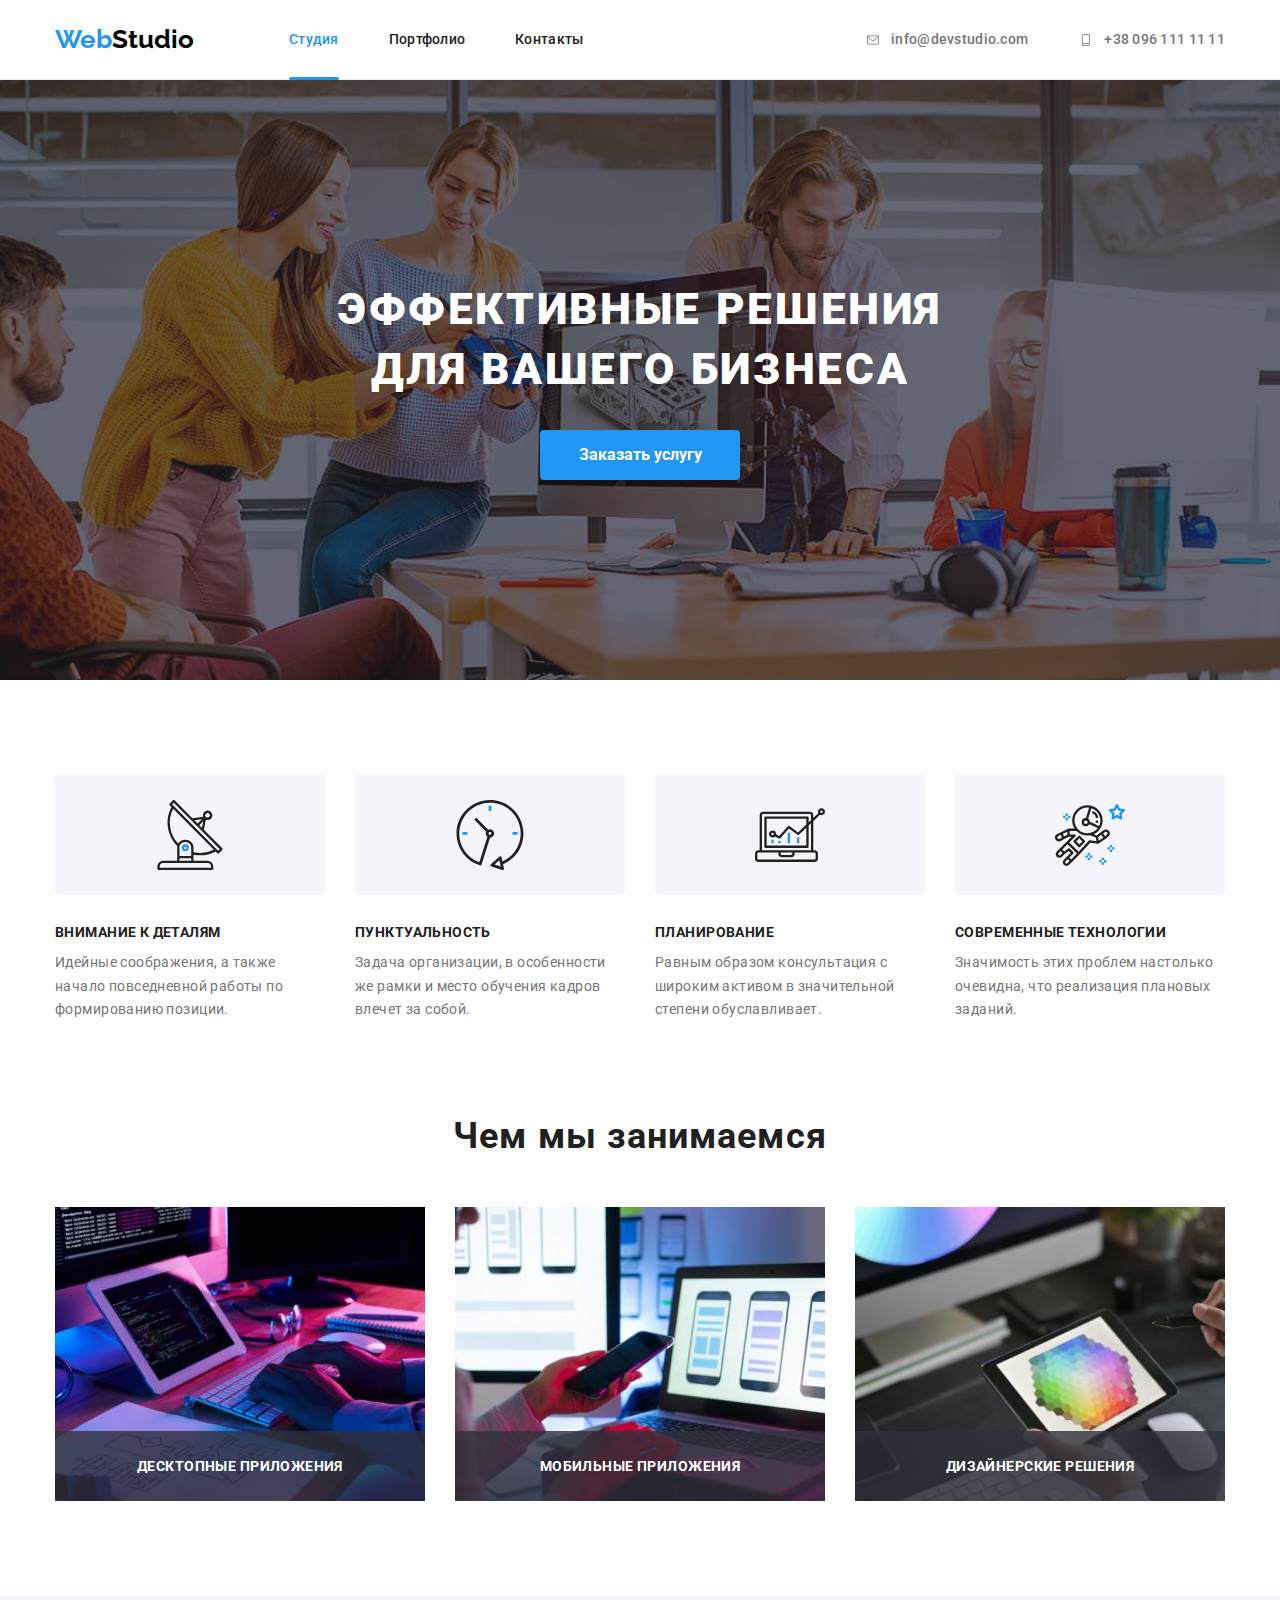
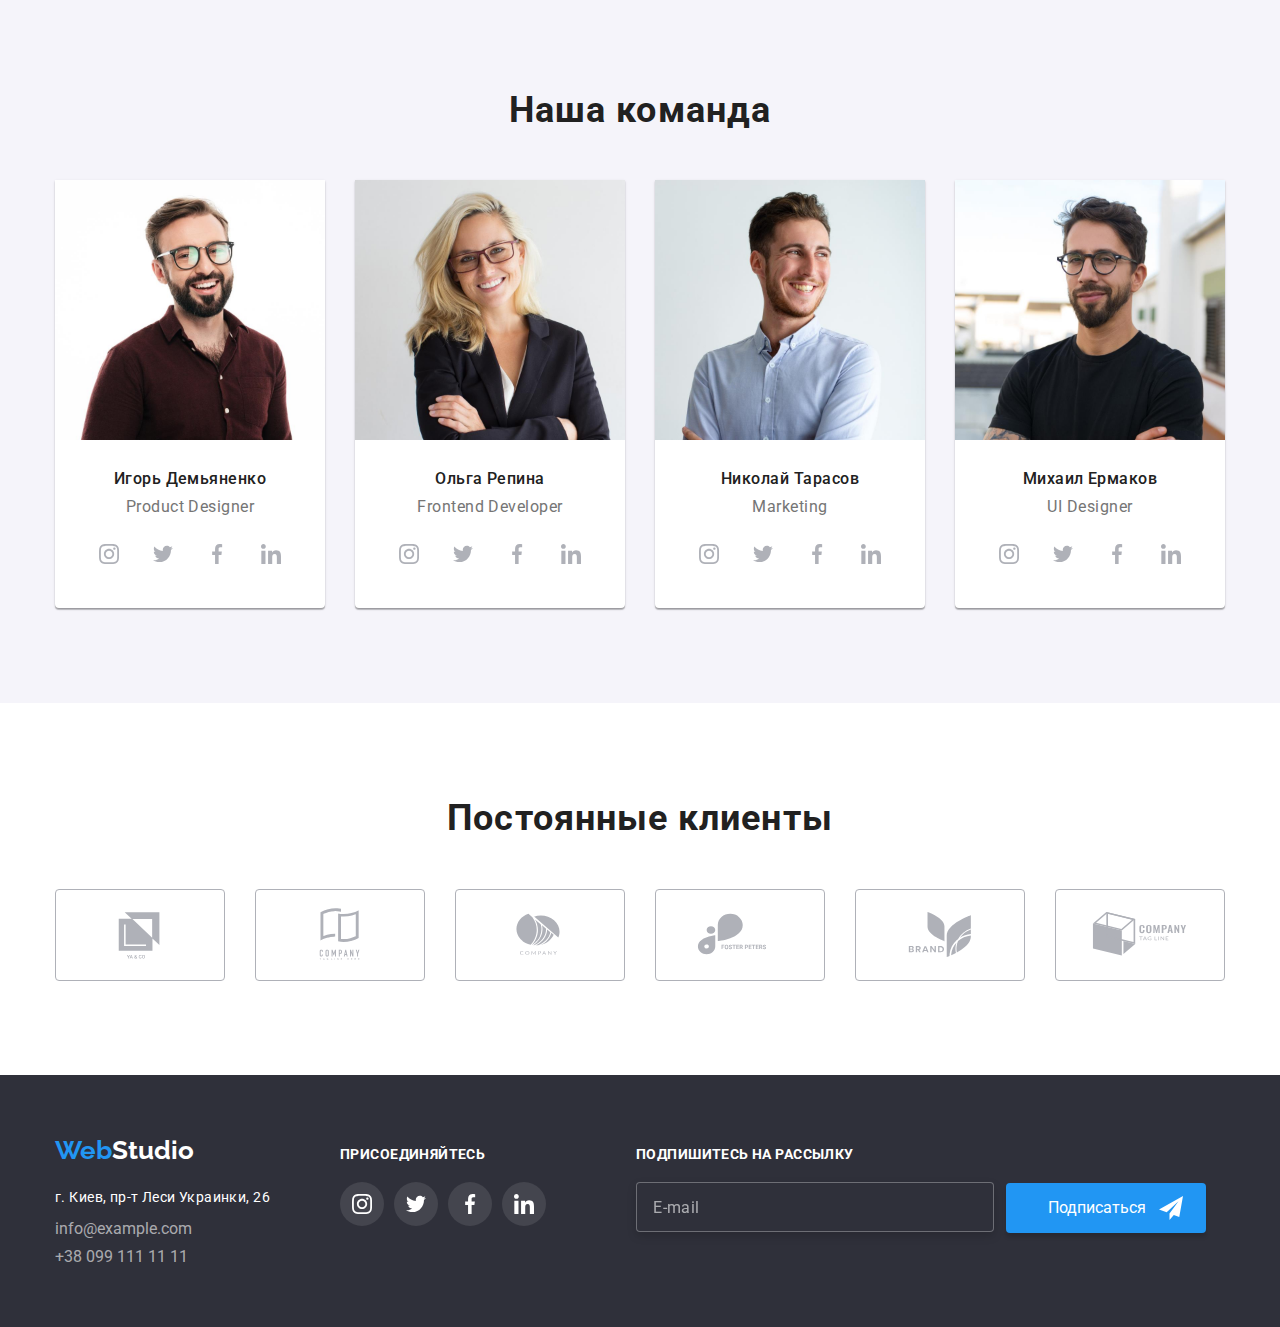
==== index.html @ 35c8221d "змінив навігацію сайту" ====
<!DOCTYPE html>
<html lang="ru">
  <head>
    <meta charset="UTF-8" />
    <meta http-equiv="X-UA-Compatible" content="IE=edge" />
    <meta name="viewport" content="width=device-width, initial-scale=1.0" />
    <title>WebStudio</title>
    <link rel="preconnect" href="https://fonts.googleapis.com" />
    <link rel="preconnect" href="https://fonts.gstatic.com" crossorigin />
    <link
      href="https://fonts.googleapis.com/css2?family=Roboto:wght@400;500;700;900&display=swap"
      rel="stylesheet"
    />
    <link
      href="https://fonts.googleapis.com/css2?family=Montserrat:wght@400;700&family=Raleway:wght@700&display=swap"
      rel="stylesheet"
    />
    <link
      rel="stylesheet"
      href="https://cdnjs.cloudflare.com/ajax/libs/modern-normalize/1.1.0/modern-normalize.min.css"
    />
    <link rel="stylesheet" href="./css/styles.css" />
  </head>
  <body>
    <!-- hEADER -->
    <header class="header">
      <div class="header__help conteiner">
        <nav class="header__main">
          <a href="" class="top-logo top-logo--position">
            Web<span class="logo">Studio</span>
          </a>

          <ul class="navigation">
            <li class="navigation__item navigation__item--position">
              <a href="" class="navigation__link navigation__link--active"
                >Студия
              </a>
            </li>
            <li class="navigation__item navigation__item--position">
              <a href="./portfolio.html" class="navigation__link">Портфолио </a>
            </li>
            <li class="navigation__item navigation__item--position">
              <a href="" class="navigation__link">Контакты</a>
            </li>
          </ul>
        </nav>
        <ul class="contacts">
          <li class="contacts__item contacts__item--position">
            <a href="mailto:info@devstudio.com" class="contacts__link">
              <svg class="contacts__icon contacts__icon--position">
                <use href="images/svg/symbol-defs.svg#icon-envelope"></use>
              </svg>
              info@devstudio.com</a
            >
          </li>
          <li class="contacts__item contacts__item--position">
            <a href="tel:+380961111111" class="contacts__link">
              <svg class="contacts__icon contacts__icon--position">
                <use href="images/svg/symbol-defs.svg#icon-smartphone"></use>
              </svg>
              +38 096 111 11 11</a
            >
          </li>
        </ul>
      </div>
    </header>
    <!-- hero section -->
    <main>
      <section class="hero hero-background">
        <div class="conteiner">
          <h1 class="hero-header">Эффективные решения для вашего бизнеса</h1>
          <button data-modal-open type="button" class="knob">
            Заказать услугу
          </button>
        </div>
      </section>
      <!--benefits  -->

      <section class="benefits">
        <div class="conteiner">
          <h1 class="visually-hidden">секция организации и планирования</h1>
          <ul class="benefits-list">
            <li class="benefits-item antenna">
              <h2 class="benefints-header">Внимание к деталям</h2>
              <p class="benefits-text">
                Идейные соображения, а также начало повседневной работы по
                формированию позиции.
              </p>
            </li>
            <li class="benefits-item clock">
              <h2 class="benefints-header">Пунктуальность</h2>
              <p class="benefits-text">
                Задача организации, в особенности же рамки и место обучения
                кадров влечет за собой.
              </p>
            </li>
            <li class="benefits-item diagram">
              <h2 class="benefints-header">Планирование</h2>
              <p class="benefits-text">
                Равным образом консультация с широким активом в значительной
                степени обуславливает.
              </p>
            </li>
            <li class="benefits-item astronaut">
              <h2 class="benefints-header">Современные технологии</h2>
              <p class="benefits-text">
                Значимость этих проблем настолько очевидна, что реализация
                плановых заданий.
              </p>
            </li>
          </ul>
        </div>
      </section>
      <!-- work section -->
      <section class="work">
        <div class="conteiner">
          <h2 class="work-title">Чем мы занимаемся</h2>
          <ul class="work-list">
            <li class="work-item">
              <img
                src="./images/our-work/box1.jpg"
                alt="Написание верстки"
                width="370"
              />
              <div class="work-model">
                <p class="work-model-text">Десктопные приложения</p>
              </div>
            </li>
            <li class="work-item">
              <img
                src="./images/our-work/box2.jpg"
                alt="Подстройка сайта под телефон
              "
                width="370"
              />
              <div class="work-model">
                <p class="work-model-text">Мобильные приложения</p>
              </div>
            </li>
            <li class="work-item">
              <img
                src="./images/our-work/box3.jpg"
                alt="Проектирование дизайна
              "
                width="370"
              />
              <div class="work-model">
                <p class="work-model-text">Дизайнерские решения</p>
              </div>
            </li>
          </ul>
        </div>
      </section>

      <!-- team section -->
      <section class="team">
        <div class="conteiner">
          <h2 class="team-header">Наша команда</h2>
          <ul class="team-border">
            <li class="team-item">
              <img
                src="./images/our-team/img1.jpg"
                alt="Игорь Демьяненко"
                width="270"
              />

              <div class="team-panel">
                <h3 class="team-member">Игорь Демьяненко</h3>

                <p class="team-role">Product Designer</p>
              </div>

              <ul class="team-lists">
                <li class="team-items">
                  <a href="" class="team-links">
                    <svg class="team-svg">
                      <use
                        href="./images/svg/symbol-defs.svg#icon-instagram"
                      ></use>
                    </svg>
                  </a>
                </li>
                <li class="team-items">
                  <a href="" class="team-links">
                    <svg class="team-svg">
                      <use
                        href="./images/svg/symbol-defs.svg#icon-twitter"
                      ></use>
                    </svg>
                  </a>
                </li>
                <li class="team-items">
                  <a href="" class="team-links">
                    <svg class="team-svg">
                      <use
                        href="./images/svg/symbol-defs.svg#icon-facebook"
                      ></use>
                    </svg>
                  </a>
                </li>
                <li class="team-items">
                  <a href="" class="team-links">
                    <svg class="team-svg">
                      <use
                        href="./images/svg/symbol-defs.svg#icon-linkedin"
                      ></use>
                    </svg>
                  </a>
                </li>
              </ul>
            </li>

            <li class="team-item">
              <img
                src="./images/our-team/img2.jpg"
                alt="Ольга Репина"
                width="270"
              />
              <div class="team-panel">
                <h3 class="team-member">Ольга Репина</h3>

                <p class="team-role">Frontend Developer</p>
              </div>

              <ul class="team-lists">
                <li class="team-items">
                  <a href="" class="team-links">
                    <svg class="team-svg">
                      <use
                        href="./images/svg/symbol-defs.svg#icon-instagram"
                      ></use>
                    </svg>
                  </a>
                </li>
                <li class="team-items">
                  <a href="" class="team-links">
                    <svg class="team-svg">
                      <use
                        href="./images/svg/symbol-defs.svg#icon-twitter"
                      ></use>
                    </svg>
                  </a>
                </li>
                <li class="team-items">
                  <a href="" class="team-links">
                    <svg class="team-svg">
                      <use
                        href="./images/svg/symbol-defs.svg#icon-facebook"
                      ></use>
                    </svg>
                  </a>
                </li>
                <li class="team-items">
                  <a href="" class="team-links">
                    <svg class="team-svg">
                      <use
                        href="./images/svg/symbol-defs.svg#icon-linkedin"
                      ></use>
                    </svg>
                  </a>
                </li>
              </ul>
            </li>

            <li class="team-item">
              <img
                src="./images/our-team/img3.jpg"
                alt="Николай Тарасов"
                width="270"
              />
              <div class="team-panel">
                <h3 class="team-member">Николай Тарасов</h3>

                <p class="team-role">Marketing</p>
              </div>

              <ul class="team-lists">
                <li class="team-items">
                  <a href="" class="team-links">
                    <svg class="team-svg">
                      <use
                        href="./images/svg/symbol-defs.svg#icon-instagram"
                      ></use>
                    </svg>
                  </a>
                </li>
                <li class="team-items">
                  <a href="" class="team-links">
                    <svg class="team-svg">
                      <use
                        href="./images/svg/symbol-defs.svg#icon-twitter"
                      ></use>
                    </svg>
                  </a>
                </li>
                <li class="team-items">
                  <a href="" class="team-links">
                    <svg class="team-svg">
                      <use
                        href="./images/svg/symbol-defs.svg#icon-facebook"
                      ></use>
                    </svg>
                  </a>
                </li>
                <li class="team-items">
                  <a href="" class="team-links">
                    <svg class="team-svg">
                      <use
                        href="./images/svg/symbol-defs.svg#icon-linkedin"
                      ></use>
                    </svg>
                  </a>
                </li>
              </ul>
            </li>
            <li class="team-item">
              <img
                src="./images/our-team/img4.jpg"
                alt="Михаил Ермаков"
                width="270"
              />
              <div class="team-panel">
                <h3 class="team-member">Михаил Ермаков</h3>

                <p class="team-role">UI Designer</p>
              </div>

              <ul class="team-lists">
                <li class="team-items">
                  <a href="" class="team-links">
                    <svg class="team-svg">
                      <use
                        href="./images/svg/symbol-defs.svg#icon-instagram"
                      ></use>
                    </svg>
                  </a>
                </li>
                <li class="team-items">
                  <a href="" class="team-links">
                    <svg class="team-svg">
                      <use
                        href="./images/svg/symbol-defs.svg#icon-twitter"
                      ></use>
                    </svg>
                  </a>
                </li>
                <li class="team-items">
                  <a href="" class="team-links">
                    <svg class="team-svg">
                      <use
                        href="./images/svg/symbol-defs.svg#icon-facebook"
                      ></use>
                    </svg>
                  </a>
                </li>
                <li class="team-items">
                  <a href="" class="team-links">
                    <svg class="team-svg">
                      <use
                        href="./images/svg/symbol-defs.svg#icon-linkedin"
                      ></use>
                    </svg>
                  </a>
                </li>
              </ul>
            </li>
          </ul>
        </div>
      </section>
      <!-- customers -->
      <section class="customers">
        <div class="conteiner">
          <h2 class="customers-header">Постоянные клиенты</h2>
          <ul class="customers-list">
            <li class="customers-item">
              <a href="" class="customers-link">
                <svg class="customers-icon">
                  <use href="images/svg/sprite.svg#icon-client1"></use></svg
              ></a>
            </li>
            <li class="customers-item">
              <a href="" class="customers-link"
                ><svg class="customers-icon">
                  <use href="images/svg/sprite.svg#icon-client2"></use></svg
              ></a>
            </li>
            <li class="customers-item">
              <a href="" class="customers-link">
                <svg class="customers-icon">
                  <use href="images/svg/sprite.svg#icon-client3"></use></svg
              ></a>
            </li>
            <li class="customers-item">
              <a href="" class="customers-link"
                ><svg class="customers-icon">
                  <use href="images/svg/sprite.svg#icon-client4"></use></svg
              ></a>
            </li>
            <li class="customers-item">
              <a href="" class="customers-link"
                ><svg class="customers-icon">
                  <use href="images/svg/sprite.svg#icon-client5"></use></svg
              ></a>
            </li>
            <li class="customers-item">
              <a href="" class="customers-link">
                <svg class="customers-icon">
                  <use href="images/svg/sprite.svg#icon-client6"></use></svg
              ></a>
            </li>
          </ul>
        </div>
      </section>

      <!-- footer -->
      <footer class="down">
        <div class="conteiner flex-box">
          <ul class="down-link">
            <li>
              <!--  -->
              <h2 class="top-logo down-logo">
                Web<span class="logo-studio">Studio</span>
              </h2>

              <address>
                <ul>
                  <li class="address down-item">
                    г. Киев, пр-т Леси Украинки, 26
                  </li>
                  <li class="down-item">
                    <a href="mailto:info@example.com" class="links">
                      info@example.com</a
                    >
                  </li>
                  <li class="down-item">
                    <a href="tel:+380991111111" class="links"
                      >+38 099 111 11 11</a
                    >
                  </li>
                </ul>
              </address>
            </li>
            <li>
              <!--  -->
              <div class="footer-div">
                <h2 class="footer-header">присоединяйтесь</h2>
                <ul class="team-new-list">
                  <li class="team-items">
                    <a href="" class="team-new-links">
                      <svg class="team-new-svg">
                        <use
                          href="./images/svg/symbol-defs.svg#icon-instagram"
                        ></use>
                      </svg>
                    </a>
                  </li>
                  <li class="team-items">
                    <a href="" class="team-new-links">
                      <svg class="team-new-svg">
                        <use
                          href="./images/svg/symbol-defs.svg#icon-twitter"
                        ></use>
                      </svg>
                    </a>
                  </li>
                  <li class="team-items">
                    <a href="" class="team-new-links">
                      <svg class="team-new-svg">
                        <use
                          href="./images/svg/symbol-defs.svg#icon-facebook"
                        ></use>
                      </svg>
                    </a>
                  </li>
                  <li class="team-items">
                    <a href="" class="team-new-links">
                      <svg class="team-new-svg">
                        <use
                          href="./images/svg/symbol-defs.svg#icon-linkedin"
                        ></use>
                      </svg>
                    </a>
                  </li>
                </ul>
              </div>
            </li>
          </ul>
          <div class="footer-email">
            <h2 class="footer-email-header">Подпишитесь на рассылку</h2>
            <label class="footer-label">
              <input
                type="email"
                name="mail"
                class="footer-input"
                placeholder="E-mail"
              />
            </label>
            <button type="submit" class="footer-submit">
              Подписаться
              <svg class="footer-submit-svg">
                <use href="./images/svg/sprite.svg#icon-send-1"></use>
              </svg>
            </button>
          </div>
        </div>
      </footer>
    </main>

    <!-- modal -->

    <div class="backdrop is-hidden" data-modal>
      <div class="modal conteiner-box">
        <p class="modal-text">Оставьте свои данные, мы вам перезвоним</p>
        <form action="" class="modal-form">
          <label for="name" class="modal-label"
            >Имя
            <input
              type="text"
              name="name"
              id="name"
              class="modal-input"
              required
              autofocus
            />

            <svg class="model-icon-box">
              <use href="./images/svg/sprite.svg#icon-person-1"></use>
            </svg>
          </label>

          <label for="tel" class="modal-label"
            >Телефон

            <input
              required
              type="tel"
              name="tel"
              id="tel"
              class="modal-input"
              pattern="[0-9]{10}"
            />
            <svg class="model-icon-box">
              <use href="./images/svg/sprite.svg#icon-phone-1"></use>
            </svg>
          </label>

          <label for="mail" class="modal-label"
            >Почта
            <input
              type="email"
              name="mail"
              id="mail"
              class="modal-input"
              required
            />

            <svg class="model-icon-box">
              <use href="./images/svg/sprite.svg#icon-email-1"></use>
            </svg>
          </label>

          <label for="textarea" class="modal-label textarea">
            Комментарий</label
          >
          <textarea
            name="textarea"
            id="textarea"
            class="modal-input ggg"
            placeholder="Введите текст"
          ></textarea>

          <label for="checkbox" class="checkbox-box">
            <input
              class="checkbox-text"
              type="checkbox"
              name="checkbox"
              id="checkbox"
            />
            <span class="model-icon"></span>
            <span class="model-sup">Соглашаюсь с рассылкой и принимаю</span>

            <a href="" class="checkbox-link">Условия договора</a>
          </label>

          <button type="submit" class="modal-btn">Отправить</button>
        </form>
        <button data-modal-close type="button" class="backdrop-btn">
          <svg class="backdrop-svg">
            <use href="./images/svg/sprite.svg#icon-close-black"></use>
          </svg>
        </button>
      </div>
    </div>
    <script src="./js/modal.js"></script>
  </body>
</html>
---- css/styles.css ----
:root {
  --blue-color: #2196f3;
  --light-blue-color: #188ce8;
  --main-color: #757575;
  --bgc-main-color: #e5e5e5;
  --header-color: #212121;
  --customers-color: #afb1b8;
}

body {
  font-family: "Montserrat", sans-serif;
  font-family: "Raleway", sans-serif;
  font-family: "Roboto", sans-serif;
  color: var(--main-color);
  background-color: #fff;
}
body,
h1,
h2,
h2,
h3,
h4,
h5,
h6,
p,
li,
ul {
  padding: 0px;
  margin: 0px;
}
ul {
  list-style: none;
}
a {
  text-decoration: none;
}
/*the same classes */
.visually-hidden {
  position: absolute;
  width: 1px;
  height: 1px;
  margin: -1px;
  border: 0;
  padding: 0;

  white-space: nowrap;
  clip-path: inset(100%);
  clip: rect(0 0 0 0);
  overflow: hidden;
}
.conteiner {
  width: 1200px;

  margin-right: auto;
  margin-left: auto;

  padding-left: 15px;
  padding-right: 15px;
}
/* header */

.header {
  border-bottom: 1px solid #ececec;

  background-color: #ffffff;
}
.header__help {
  display: flex;
  align-items: center;
}

.top-logo {
  font-weight: bold;
  font-size: 26px;
  line-height: 1.19;
  color: var(--blue-color);
  font-family: "Montserrat", sans-serif;
  font-family: "Raleway", sans-serif;
}
.top-logo--position {
  margin-right: 95px;
}

.navigation__item--position {
  margin-right: 50px;
}

.navigation__link {
  transition: color 250ms cubic-bezier(0.4, 0, 0.2, 1);
  display: block;
  padding-bottom: 32px;
  padding-top: 32px;
  font-weight: 500;
  font-size: 14px;
  line-height: 1.1;
  letter-spacing: 0.02em;

  color: #212121;
}

.navigation__link:hover {
  color: var(--blue-color);
}
.navigation__link:focus {
  color: var(--blue-color);
}
.navigation__link--active {
  color: var(--blue-color);
}
.header__main {
  align-items: center;
  display: flex;
}
.navigation {
  display: flex;
}

.navigation__link--active {
  position: relative;
}
.navigation__link--active::after {
  position: absolute;
  content: "";
  display: block;
  width: 100%;
  height: 3px;

  left: 0;
  bottom: -1px;

  border-radius: 2px;
  background-color: var(--blue-color);
}

.navigation .navigation__item:last-child {
  margin-right: 0px;
}

.navigation:focus {
  color: #2196f3;
}
.contacts {
  display: flex;
  margin-left: auto;
}

.contacts__item--position {
  margin-right: 50px;
}
.contacts__item--position:last-child {
  margin-right: 0px;
}
.contacts__link {
  transition: color 250ms cubic-bezier(0.4, 0, 0.2, 1);

  display: flex;
  align-items: center;
  padding-bottom: 32px;
  padding-top: 32px;
  font-weight: 500;
  font-size: 14px;
  line-height: 1.1;
  letter-spacing: 0.02em;
  color: #757575;
}
.contacts__link:hover,
.contacts__link:focus {
  color: var(--blue-color);
}
.contacts__link:hover .contacts__icon {
  fill: var(--blue-color);
}

.contacts__link:focus .contacts__icon {
  fill: var(--blue-color);
}

.contacts__icon {
  transition: fill 250ms cubic-bezier(0.4, 0, 0.2, 1);

  fill: var(--main-color);
  width: 16px;
  height: 12px;
}
.contacts__icon--position {
  margin-right: 10px;
}

/*hero  */

.hero {
  background-size: cover;
  max-width: 1600px;
  min-height: 600px;
  margin-right: auto;
  margin-left: auto;
  background-image: linear-gradient(
      to right,
      rgba(47, 48, 58, 0.4),
      rgba(47, 48, 58, 0.4)
    ),
    url("../images/header/header.jpg");

  background-position: center;
  background-color: #2f303a;
}

.hero-background {
  padding-top: 200px;
  padding-bottom: 200px;

  text-align: center;
}

.hero-header {
  width: 700px;
  margin-left: auto;
  margin-right: auto;

  letter-spacing: 0.06em;
  text-transform: uppercase;
  margin-bottom: 30px;
  margin-top: 0px;

  font-weight: 900;
  font-size: 44px;
  line-height: 1.36;
  color: #ffffff;
}

.knob {
  transition: background-color 250ms cubic-bezier(0.4, 0, 0.2, 1),
    color 250ms cubic-bezier(0.4, 0, 0.2, 1);
  padding: 10px 32px;
  font-weight: bold;
  font-size: 16px;
  line-height: 1.8;
  font-family: inherit;
  cursor: pointer;
  box-shadow: 0px 4px 4px rgba(0, 0, 0, 0.15);
  border-radius: 4px;
  width: 200px;
  height: 50px;
  border: none;
  background-color: var(--blue-color);
  color: #ffffff;
}
.knob:hover,
.knob:focus {
  color: #fff;
  background-color: var(--light-blue-color);
}
/* benefits */

.benefits {
  padding-top: 95px;
  padding-bottom: 95px;
}

.benefits-list {
  display: flex;
}
.benefits-item {
  margin-right: 30px;
}
.benefits-item:last-child {
  margin-right: 0px;
}
.benefits-item::before {
  content: "";

  display: block;

  height: 120px;

  margin-bottom: 30px;

  background-color: #f5f4fa;
  background-repeat: no-repeat;
  background-position: center;
  border-radius: 4px;
}
.antenna::before {
  background-image: url(../images/svg/antenna\ .svg);
}
.clock::before {
  background-image: url(../images/svg/clock.svg);
}
.diagram::before {
  background-image: url(../images/svg/diagram.svg);
}
.astronaut::before {
  background-image: url(../images/svg/astronaut.svg);
}
.benefints-header {
  margin-bottom: 10px;

  font-weight: bold;
  font-size: 14px;
  line-height: 1.1;
  letter-spacing: 0.03em;
  text-transform: uppercase;
  color: var(--header-color);
}

.benefits-text {
  min-width: 270px;

  font-size: 14px;
  line-height: 1.7;

  letter-spacing: 0.03em;
}

/* work section */
.work {
  padding-top: 0;
  padding-bottom: 95px;
}
.work-title {
  margin-bottom: 50px;

  font-weight: bold;
  font-size: 36px;

  line-height: 1.1;
  text-align: center;
  letter-spacing: 0.03em;
  color: var(--header-color);
}
.work-list {
  justify-content: space-between;
  display: flex;
}
.work-item {
  position: relative;
  margin-right: 30px;
}
.work-item:last-child {
  margin-right: 0;
}
.work-model {
  position: absolute;

  bottom: 0;
  left: 0;
  height: 70px;
  width: 100%;
  background-color: rgba(47, 48, 58, 0.8);
}
.work-model-text {
  margin-top: 27px;
  font-weight: bold;
  font-size: 14px;
  line-height: 16px;
  text-align: center;
  letter-spacing: 0.03em;
  text-transform: uppercase;

  color: #ffffff;
}
/* team section */
.team {
  padding-top: 0;
  padding-bottom: 95px;
  color: var(--header-color);
  background-color: #f5f4fa;
}
.team-header {
  padding-top: 95px;
  padding-bottom: 50px;

  font-weight: bold;
  font-size: 36px;
  line-height: 1.1;
  text-align: center;
  letter-spacing: 0.03em;
}
.team-border {
  display: flex;
}
.team-item {
  margin-right: 30px;

  width: 270px;
  height: 428px;
  left: 215px;
  top: 1635px;
  background: #ffffff;

  box-shadow: 0px 1px 3px rgba(0, 0, 0, 0.12), 0px 1px 1px rgba(0, 0, 0, 0.14),
    0px 2px 1px rgba(0, 0, 0, 0.2);
  border-radius: 0px 0px 4px 4px;
}
.team-item:last-child {
  margin-right: 0;
}

.team-link {
  color: var(--header-color);
}

.team-panel {
  margin-top: 30px;
  margin-bottom: 16px;
}
.team-member {
  margin-bottom: 10px;

  font-weight: 500;
  font-size: 16px;
  line-height: 1.1;

  text-align: center;
  letter-spacing: 0.03em;
}
.team-role {
  font-weight: normal;
  font-size: 16px;
  line-height: 1.1;

  text-align: center;
  letter-spacing: 0.03em;
  color: var(--main-color);
}
.team-lists {
  display: flex;
  justify-content: center;
}
.team-items:last-child {
  margin-right: 0px;
}
.team-links {
  transition: background-color 250ms cubic-bezier(0.4, 0, 0.2, 1);
  display: flex;
  justify-content: center;
  align-items: center;
  width: 44px;
  height: 44px;
  border-radius: 50%;
}
.team-links:hover,
.team-links:focus {
  background-color: var(--blue-color);
}
.team-links:hover .team-svg {
  fill: #fff;
}
.team-links:focus .team-svg {
  fill: #fff;
}

.team-items {
  margin-right: 10px;
}
.team-svg {
  fill: #afb1b8;
  height: 20px;
  width: 20px;
}

/* customers */
.customers {
  padding-top: 94px;
  padding-bottom: 94px;
}
.customers-header {
  margin-bottom: 50px;
  font-weight: bold;
  font-size: 36px;
  line-height: 42px;
  text-align: center;
  letter-spacing: 0.03em;

  color: #212121;
}

.customers-list {
  display: flex;
}
.customers-item:not(:last-child) {
  margin-right: 30px;
}
.customers-link {
  transition: border 250ms cubic-bezier(0.4, 0, 0.2, 1);
  border: 1px solid #afb1b8;
  border-radius: 4px;
  display: flex;
  justify-content: center;
  align-items: center;
  width: 170px;
  height: 92px;
}
.customers-link:hover {
  border: 1px solid var(--blue-color);
}
.customers-icon {
  transition: fill 250ms cubic-bezier(0.4, 0, 0.2, 1);
  fill: var(--customers-color);
  width: 106px;
  height: 60px;
}
.customers-link:hover .customers-icon {
  fill: var(--blue-color);
}
.customers-link:focus .customers-icon {
  fill: var(--blue-color);
}

/* footer */
.down {
  padding-top: 60px;
  padding-bottom: 60px;

  background: #2f303a;
}
.flex-box {
  display: flex;
  align-items: baseline;
}
.team-new-list {
  display: flex;
  align-items: baseline;
}
.address {
  font-style: normal;
  font-weight: normal;
  font-size: 14px;
  line-height: 1.7;
  color: #ffffff;

  letter-spacing: 0.03em;
}

.links {
  transition: color 250ms cubic-bezier(0.4, 0, 0.2, 1);
  font-style: normal;
  color: rgba(255, 255, 255, 0.6);
}
.links:hover,
.links:focus {
  color: rgba(255, 255, 255, 0.8);
}
.logo-studio {
  color: #ffffff;
}
.logo {
  color: #000;
}
.down-logo {
  padding-bottom: 20px;
}
.top-logo {
  color: var(--blue-color);
}
.down-item {
  margin-bottom: 10px;
}
.down-item:last-child {
  margin-bottom: 0;
}
/*  */
.footer-div {
  margin-left: 70px;
}

.down-link {
  display: flex;
  align-items: baseline;
}
.down-div {
  display: flex;
}
.footer-header {
  margin-bottom: 20px;
  font-weight: bold;
  font-size: 14px;
  line-height: 16px;
  letter-spacing: 0.03em;
  text-transform: uppercase;

  color: #ffffff;
}
.team-new-links {
  transition: background-color 250ms cubic-bezier(0.4, 0, 0.2, 1);
  display: flex;
  justify-content: center;
  align-items: center;
  width: 44px;
  height: 44px;
  border-radius: 50%;
  background-color: #44454e;
}
.team-new-svg {
  fill: #fff;
  height: 20px;
  width: 20px;
}
.team-new-links:hover {
  background-color: #2196f3;
}
.team-new-links:focus {
  background-color: #2196f3;
}
.footer-email {
  margin-left: 90px;
}
.footer-email-header {
  font-weight: bold;
  font-size: 14px;
  line-height: 16px;
  letter-spacing: 0.03em;
  text-transform: uppercase;

  color: #ffffff;
}
.footer-input {
  margin-top: 20px;
  background-color: #2f303a;
  color: #acacb0;
  border: 1px solid rgba(255, 255, 255, 0.3);

  filter: drop-shadow(0px 4px 4px rgba(0, 0, 0, 0.15));
  border-radius: 4px;
  width: 358px;
  height: 50px;
  padding: 15px 16px;
}
.footer-label {
  margin-right: 8px;
}
.footer-input::placeholder {
  font-size: 16px;
  line-height: 20px;

  letter-spacing: 0.03em;

  color: rgba(255, 255, 255, 0.6);
}
.footer-submit {
  transition: background-color 250ms cubic-bezier(0.4, 0, 0.2, 1);

  cursor: pointer;
  position: relative;
  padding: 10px 28px 10px 10px;
  width: 200px;
  height: 50px;

  background-color: var(--blue-color);
  box-shadow: 0px 4px 4px rgba(0, 0, 0, 0.15);
  border-radius: 4px;
  border: none;
  color: #ffffff;
}
.footer-submit-svg {
  position: absolute;

  content: "";
  width: 24px;
  height: 24px;

  display: block;

  top: 50%;
  right: 23px;
  transform: translateY(-50%);

  fill: #fff;
}
.footer-submit:hover,
.footer-submit:focus {
  background-color: var(--light-blue-color);
}

/*  */
/*  */
/*  */
/*  */
/*  */
/* / */
/*  */
/*Друга частина проекту */

/* nav */
.portfolio-nav {
  padding-top: 95px;
  padding-bottom: 95px;
}

.portfolio-list {
  padding-bottom: 50px;
  display: flex;
  justify-content: center;
}
.portfolio-item {
  margin-right: 8px;
}
.portfolio-item:last-child {
  margin-right: 0px;
}
.tack {
  transition: background-color 250ms cubic-bezier(0.4, 0, 0.2, 1),
    color 250ms cubic-bezier(0.4, 0, 0.2, 1);

  border-radius: 4px;
  font-weight: 500;
  font-size: 16px;
  line-height: 1.6;
  border: none;
  text-align: center;
  letter-spacing: 0.03em;
  cursor: pointer;

  background-color: #f5f4fa;
  columns: #212121;
}
.tack:hover,
.tack:focus {
  box-shadow: 0px 3px 1px rgba(0, 0, 0, 0.1), 0px 1px 2px rgba(0, 0, 0, 0.08),
    0px 2px 2px rgba(0, 0, 0, 0.12);
  background-color: var(--blue-color);
  color: #ffffff;
}
.knob-all {
  width: 73px;
  height: 38px;
  left: 495px;
  top: 174px;
}
.knob-sites {
  width: 128px;
  height: 38px;
  left: 576px;
  top: 174px;
}
.knob-apps {
  width: 145px;
  height: 38px;
  left: 712px;
  top: 174px;
}
.knob-design {
  width: 103px;
  height: 38px;
  left: 865px;
  top: 174px;
}
.knob-marketing {
  width: 130px;
  height: 38px;
  left: 976px;
  top: 174px;
}
.knob-all:hover {
  background-color: var(--blue-color);
  color: #ffffff;
}
.knob-sites:hover {
  background-color: var(--blue-color);
  color: #ffffff;
}
.knob-apps:hover {
  background-color: var(--blue-color);
  color: #ffffff;
}
.knob-design:hover {
  background-color: var(--blue-color);
  color: #ffffff;
}
.knob-marketing:hover {
  background-color: var(--blue-color);
  color: #ffffff;
}
/* master list */

.master-list {
  display: flex;
  flex-wrap: wrap;
  justify-content: space-between;
}
.master-link:hover,
.master-link:focus {
  display: block;
  box-shadow: 0px 1px 1px rgba(0, 0, 0, 0.12), 0px 4px 4px rgba(0, 0, 0, 0.06),
    1px 4px 6px rgba(0, 0, 0, 0.16);
}
.master-item:nth-last-child(-n + 3) {
  margin-bottom: 0px;
}

.master-item {
  margin-right: 30px;
  margin-bottom: 30px;

  width: 370px;

  background-color: #fff;
}

.master-item:nth-child(3n) {
  margin-right: 0;
}
.master-item:hover .master-overlay {
  transform: translateY(0);
}
.master-meta {
  overflow: hidden;
  position: relative;
}
.master-text {
  position: absolute;

  top: 50%;
  left: 50%;
  transform: translate(-50%, -50%);

  font-style: normal;

  width: 322px;
  height: 168px;

  font-weight: normal;
  font-size: 18px;
  line-height: 28px;

  letter-spacing: 0.03em;

  color: #fff;
}

.master-overlay {
  transform: translateY(100%);
  transition: transform 250ms cubic-bezier(0.4, 0, 0.2, 1);

  position: absolute;
  top: 0;
  left: 0;
  width: 100%;
  height: 100%;
  background-color: rgba(33, 150, 243, 0.9);
}

.master-card {
  border: 1px solid #eeeeee;
  border-top: 0;
  padding-left: 24px;
  padding-top: 20px;
  padding-bottom: 20px;
}
img {
  display: block;
}

.master-title {
  font-weight: bold;
  font-size: 18px;
  line-height: 2;

  letter-spacing: 0.06em;
  color: var(--header-color);
}

.master-resource {
  font-weight: normal;
  font-size: 16px;
  line-height: 1.8;

  letter-spacing: 0.03em;

  color: var(--main-color);
}
/* back */
.backdrop {
  position: fixed;

  transition: opacity 250ms cubic-bezier(0.4, 0, 0.2, 1),
    box-shadow 250ms cubic-bezier(0.4, 0, 0.2, 1);

  top: 0;
  left: 0;
  width: 100%;
  height: 100%;
  background: rgba(0, 0, 0, 0.2);
}
.backdrop.is-hidden {
  opacity: 0;
  pointer-events: none;
}
.modal {
  padding: 40px;
  position: absolute;
  top: 50%;
  left: 50%;
  transform: translate(-50%, -50%);

  width: 528px;
  height: 581px;

  box-shadow: 0px 1px 3px rgba(0, 0, 0, 0.12), 0px 1px 1px rgba(0, 0, 0, 0.14),
    0px 2px 1px rgba(0, 0, 0, 0.2);

  background-color: #ffffff;

  border-radius: 4px;
}
.backdrop-btn {
  position: absolute;
  right: 0;
  top: 0;

  margin-top: 8px;
  margin-right: 8px;
  cursor: pointer;

  border: 1px solid rgba(0, 0, 0, 0.1);
  border-radius: 50%;

  width: 30px;
  height: 30px;
  background-color: #fff;
}

.backdrop-svg {
  transition: fill 250ms cubic-bezier(0.4, 0, 0.2, 1);
  top: 50%;
  left: 0;
  width: 100%;
  height: 100%;
}
.backdrop-btn:hover .backdrop-svg {
  fill: var(--blue-color);
}
.modal-form {
  margin-top: 12px;
}
.modal-text {
  font-weight: bold;
  font-size: 20px;
  line-height: 1.1;
  text-align: center;
  letter-spacing: 0.03em;

  color: #212121;
}
.modal-label {
  position: relative;
  font-size: 12px;
  line-height: 14px;
  /* identical to box height */

  letter-spacing: 0.01em;
  display: block;
  margin-bottom: 10px;
}
.checkbox {
  display: flex;
  align-items: center;
  justify-content: center;
}
.modal-input {
  font-size: 12px;
  border: 1px solid rgba(33, 33, 33, 0.2);

  border-radius: 4px;

  width: 100%;
  height: 40px;

  padding: 0;
  padding-left: 40px;
  padding-right: 20px;
  margin-top: 4px;
  transition: outline 250ms cubic-bezier(0.4, 0, 0.2, 1);
}
.modal-input:focus {
  outline: 1px solid var(--blue-color);
}
.modal-input:focus + svg {
  fill: var(--blue-color);
}

.model-icon-box {
  transition: fill 250ms cubic-bezier(0.4, 0, 0.2, 1);
  position: absolute;
  top: 50%;
  margin-left: 12px;
  display: block;
  width: 18px;
  height: 18px;
}

.ggg {
  margin-bottom: 20px;
  font-size: 12px;
  min-height: 120px;
  width: 448px;
  padding: 12px 16px;
  resize: none;
  border: 1px solid rgba(33, 33, 33, 0.2);

  border-radius: 4px;
}
.checkbox-text {
  font-family: Roboto;
  font-style: normal;
  font-weight: normal;
  font-size: 14px;
  line-height: 1.7;

  letter-spacing: 0.03em;

  color: #757575;
}
.checkbox-text {
  visibility: hidden;
}
.checkbox-box {
  display: flex;
  align-items: center;
  margin-bottom: 30px;
}
.model-icon {
  margin-left: -8px;
  margin-right: 8px;
  content: "";
  width: 16px;
  height: 15px;
  border: 1px solid #212121;
  border-radius: 2px;
}
.model-sup {
  margin-left: -5px;
  margin-right: 5px;
}
.checkbox-text:checked + .model-icon {
  background-color: var(--blue-color);
  background-image: url(../images/svg/icon-check.svg);
  background-repeat: no-repeat;
  background-size: contain;
  background-origin: border-box;
  border: 1px solid var(--blue-color);
}
.checkbox-link {
  font-size: 14px;
  line-height: 24px;

  letter-spacing: 0.03em;
  color: var(--blue-color);

  text-decoration-line: underline;
}

.modal-btn {
  transition: background-color 250ms cubic-bezier(0.4, 0, 0.2, 1);

  display: block;
  margin-right: auto;
  margin-left: auto;

  width: 200px;
  height: 50px;
  padding: 10px 55px;

  background-color: var(--blue-color);
  box-shadow: 0px 4px 4px rgba(0, 0, 0, 0.15);
  border-radius: 4px;
  border: none;
  cursor: pointer;
  color: #ffffff;
}
.modal-btn:hover,
.modal-btn:focus {
  background-color: var(--light-blue-color);
}
.modal-input::placeholder {
  font-size: 12px;
  line-height: 1.1;
  letter-spacing: 0.01em;

  color: rgba(117, 117, 117, 0.5);
}
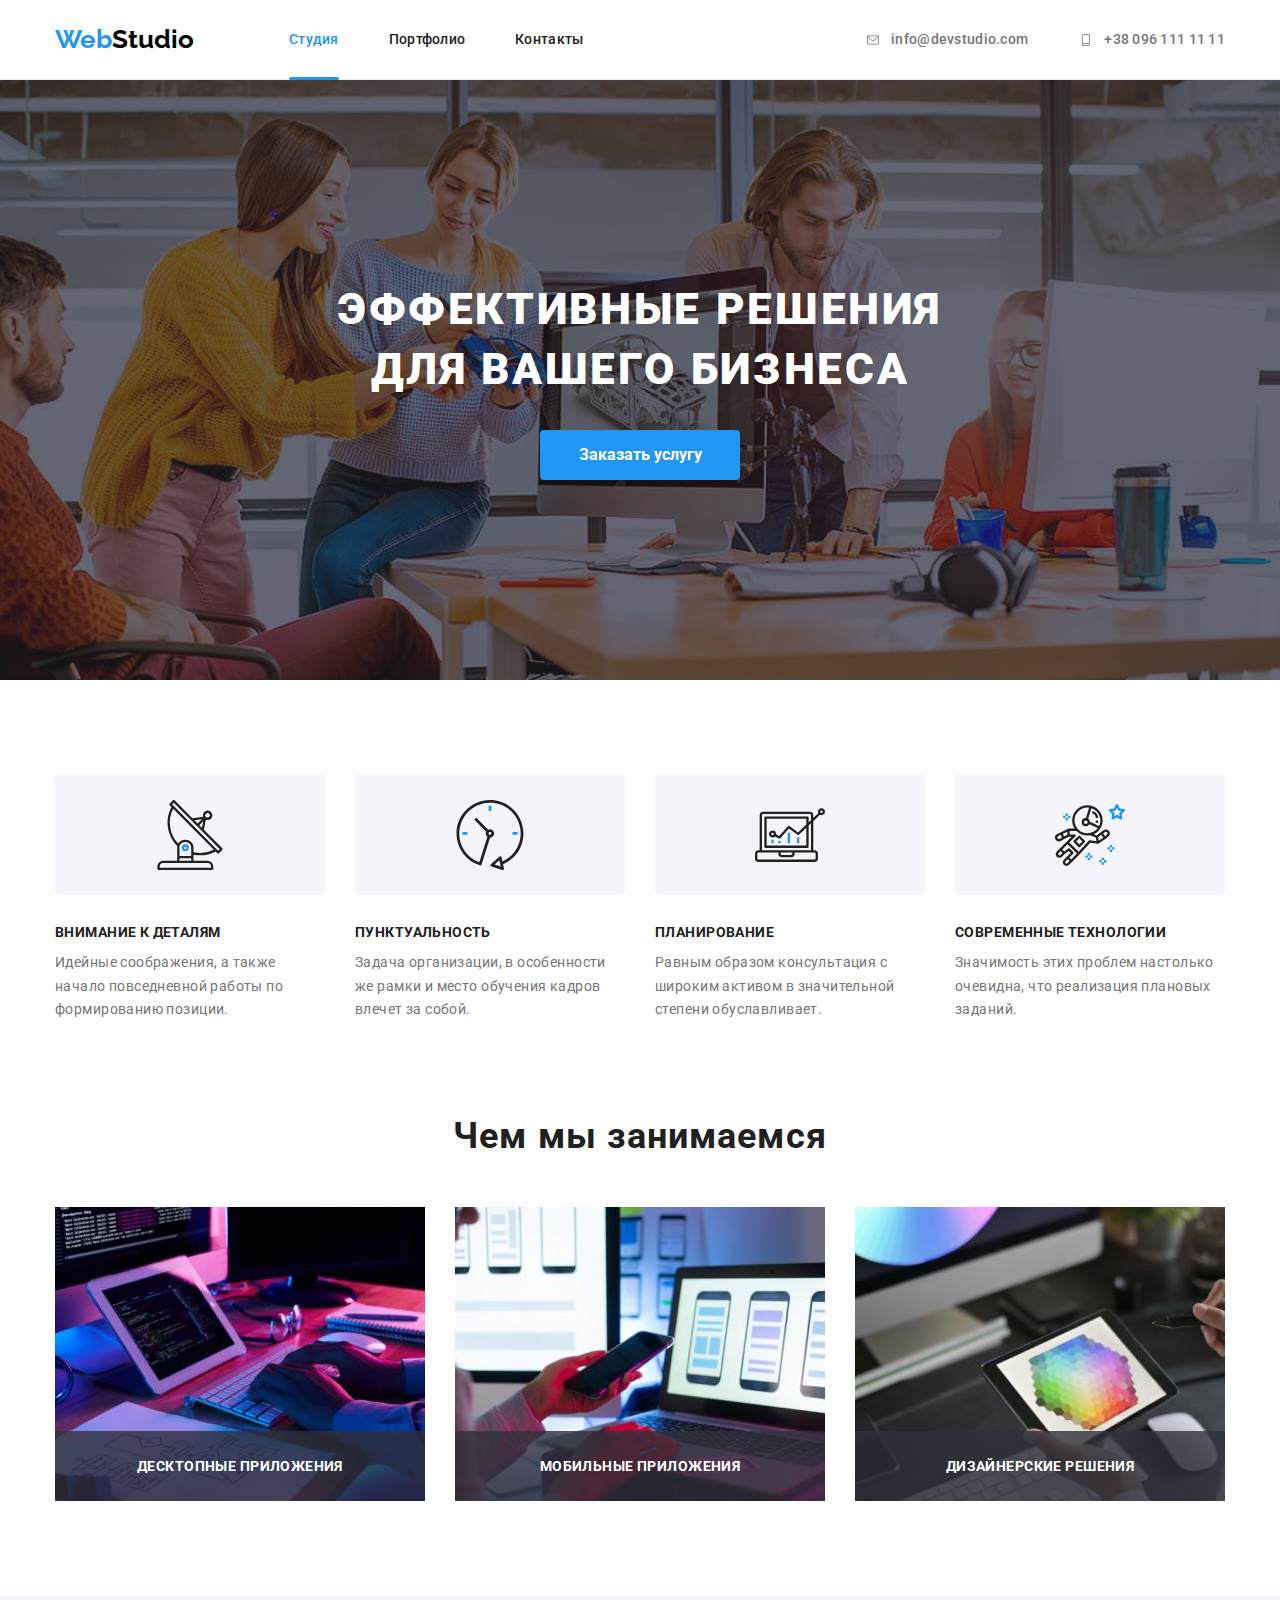
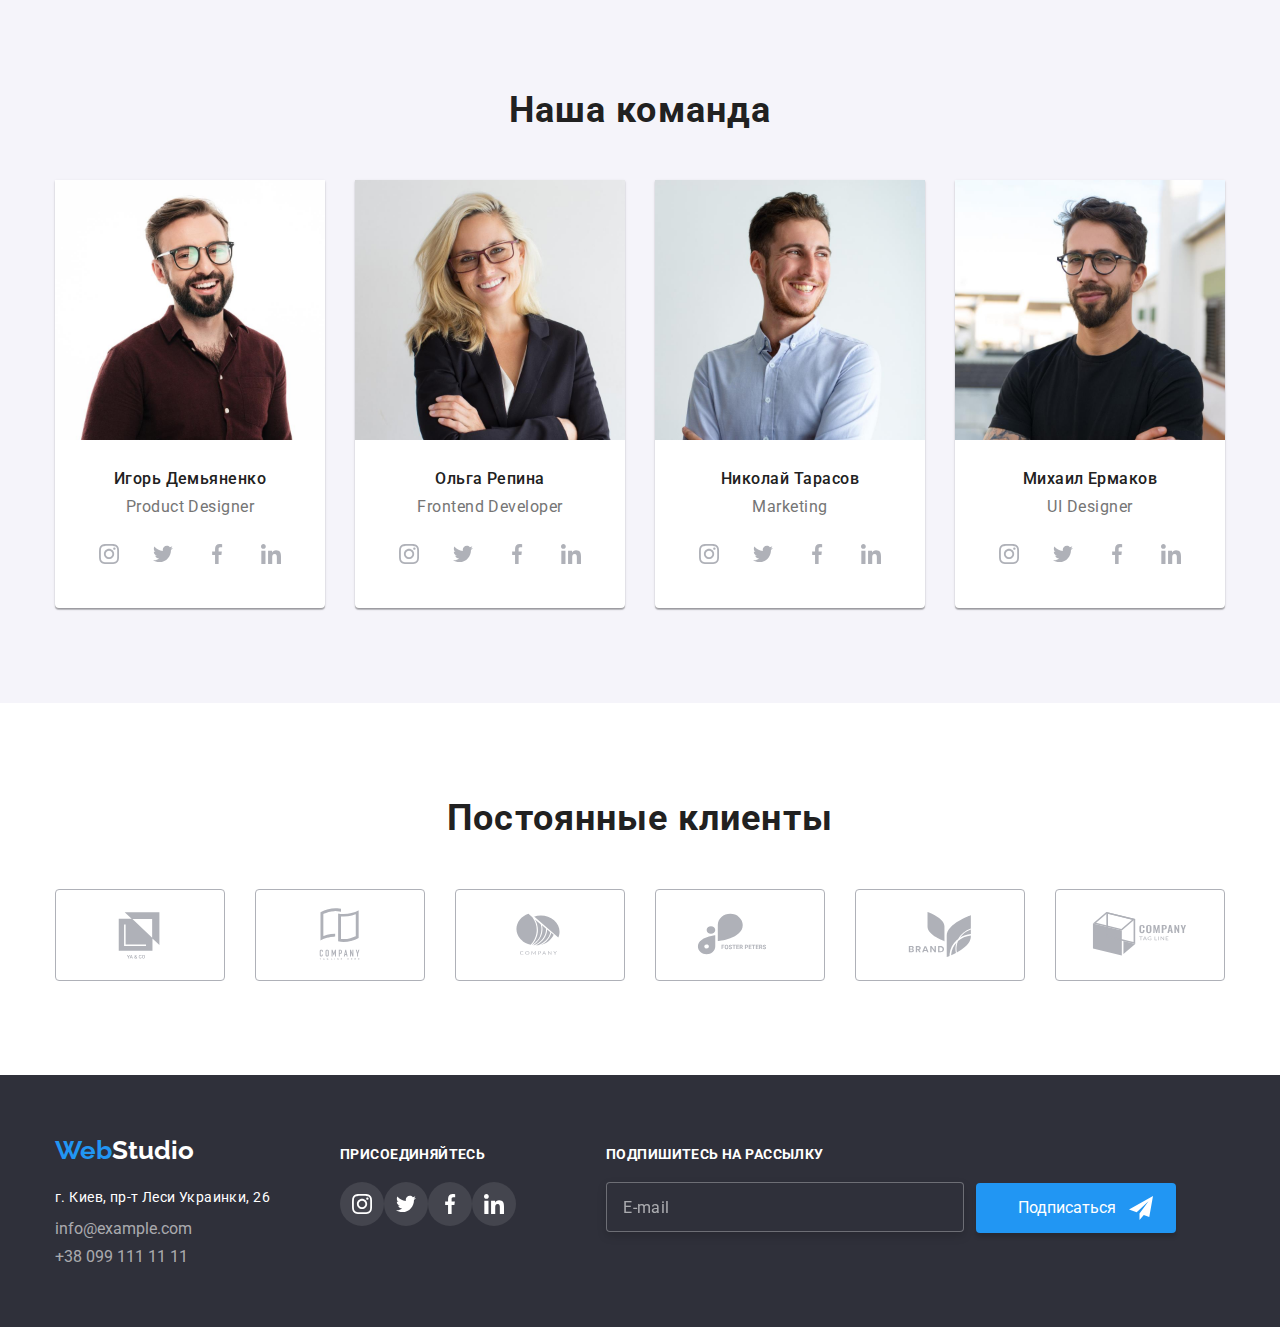
==== commit 2b590ca4: "змінив код" ====
--- a/index.html
+++ b/index.html
@@ -64,46 +64,59 @@
         </ul>
       </div>
     </header>
+
     <!-- hero section -->
+
     <main>
-      <section class="hero hero-background">
+      <section class="hero">
         <div class="conteiner">
-          <h1 class="hero-header">Эффективные решения для вашего бизнеса</h1>
-          <button data-modal-open type="button" class="knob">
+          <h1 class="hero__header hero__header--position">
+            Эффективные решения для вашего бизнеса
+          </h1>
+          <button data-modal-open type="button" class="hero__knob">
             Заказать услугу
           </button>
         </div>
       </section>
+
       <!--benefits  -->
 
       <section class="benefits">
         <div class="conteiner">
           <h1 class="visually-hidden">секция организации и планирования</h1>
-          <ul class="benefits-list">
-            <li class="benefits-item antenna">
-              <h2 class="benefints-header">Внимание к деталям</h2>
-              <p class="benefits-text">
+          <ul class="benefits__list">
+            <li class="benefits__item benefits__item--position antenna">
+              <h2 class="benefints__header benefints__header--position">
+                Внимание к деталям
+              </h2>
+              <p class="benefits__text">
                 Идейные соображения, а также начало повседневной работы по
                 формированию позиции.
               </p>
             </li>
-            <li class="benefits-item clock">
-              <h2 class="benefints-header">Пунктуальность</h2>
-              <p class="benefits-text">
+            <li class="benefits__item benefits__item--position clock">
+              <h2 class="benefints__header benefints__header--position">
+                Пунктуальность
+              </h2>
+              <p class="benefits__text">
                 Задача организации, в особенности же рамки и место обучения
                 кадров влечет за собой.
               </p>
             </li>
-            <li class="benefits-item diagram">
-              <h2 class="benefints-header">Планирование</h2>
-              <p class="benefits-text">
+            <li class="benefits__item benefits__item--position diagram">
+              <h2 class="benefints__header benefints__header--position">
+                Планирование
+              </h2>
+              <p class="benefits__text">
                 Равным образом консультация с широким активом в значительной
                 степени обуславливает.
               </p>
             </li>
-            <li class="benefits-item astronaut">
-              <h2 class="benefints-header">Современные технологии</h2>
-              <p class="benefits-text">
+            <li class="benefits__item benefits__item--position astronaut">
+              <h2 class="benefints__header benefints__header--position">
+                Современные технологии
+              </h2>
+              <p class="benefits__text">
                 Значимость этих проблем настолько очевидна, что реализация
                 плановых заданий.
               </p>
@@ -111,41 +124,51 @@
           </ul>
         </div>
       </section>
+
       <!-- work section -->
+
       <section class="work">
         <div class="conteiner">
-          <h2 class="work-title">Чем мы занимаемся</h2>
-          <ul class="work-list">
-            <li class="work-item">
+          <h2 class="work__title work__title--position">Чем мы занимаемся</h2>
+          <ul class="projects">
+            <li class="projects__item projects__item--position">
               <img
                 src="./images/our-work/box1.jpg"
                 alt="Написание верстки"
                 width="370"
               />
-              <div class="work-model">
-                <p class="work-model-text">Десктопные приложения</p>
-              </div>
-            </li>
-            <li class="work-item">
+              <div class="projects__wrap">
+                <p class="projects__text projects__text--position">
+                  Десктопные приложения
+                </p>
+              </div>
+            </li>
+
+            <li class="projects__item projects__item--position">
               <img
                 src="./images/our-work/box2.jpg"
                 alt="Подстройка сайта под телефон
               "
                 width="370"
               />
-              <div class="work-model">
-                <p class="work-model-text">Мобильные приложения</p>
-              </div>
-            </li>
-            <li class="work-item">
+              <div class="projects__wrap">
+                <p class="projects__text projects__text--position">
+                  Мобильные приложения
+                </p>
+              </div>
+            </li>
+
+            <li class="projects__item projects__item--position">
               <img
                 src="./images/our-work/box3.jpg"
                 alt="Проектирование дизайна
               "
                 width="370"
               />
-              <div class="work-model">
-                <p class="work-model-text">Дизайнерские решения</p>
+              <div class="projects__wrap">
+                <p class="projects__text projects__text--position">
+                  Дизайнерские решения
+                </p>
               </div>
             </li>
           </ul>
@@ -153,54 +176,73 @@
       </section>
 
       <!-- team section -->
+
       <section class="team">
         <div class="conteiner">
-          <h2 class="team-header">Наша команда</h2>
-          <ul class="team-border">
-            <li class="team-item">
+          <h2 class="team__header">Наша команда</h2>
+
+          <ul class="members">
+            <!-- Игорь Демьяненко -->
+
+            <li class="members__item members__item--position">
               <img
                 src="./images/our-team/img1.jpg"
                 alt="Игорь Демьяненко"
                 width="270"
               />
 
-              <div class="team-panel">
-                <h3 class="team-member">Игорь Демьяненко</h3>
-
-                <p class="team-role">Product Designer</p>
-              </div>
-
-              <ul class="team-lists">
-                <li class="team-items">
-                  <a href="" class="team-links">
-                    <svg class="team-svg">
+              <div class="team__meta team__meta--position">
+                <h3 class="members__person members__person--position">
+                  Игорь Демьяненко
+                </h3>
+
+                <p class="members__role">Product Designer</p>
+              </div>
+
+              <!--  social-networks -->
+
+              <ul class="social-networks">
+                <li
+                  class="social-networks__item social-networks__item--position"
+                >
+                  <a href="" class="social-networks__link">
+                    <svg class="social-networks-icon">
                       <use
                         href="./images/svg/symbol-defs.svg#icon-instagram"
                       ></use>
                     </svg>
                   </a>
                 </li>
-                <li class="team-items">
-                  <a href="" class="team-links">
-                    <svg class="team-svg">
+
+                <li
+                  class="social-networks__item social-networks__item--position"
+                >
+                  <a href="" class="social-networks__link">
+                    <svg class="social-networks-icon">
                       <use
                         href="./images/svg/symbol-defs.svg#icon-twitter"
                       ></use>
                     </svg>
                   </a>
                 </li>
-                <li class="team-items">
-                  <a href="" class="team-links">
-                    <svg class="team-svg">
+
+                <li
+                  class="social-networks__item social-networks__item--position"
+                >
+                  <a href="" class="social-networks__link">
+                    <svg class="social-networks-icon">
                       <use
                         href="./images/svg/symbol-defs.svg#icon-facebook"
                       ></use>
                     </svg>
                   </a>
                 </li>
-                <li class="team-items">
-                  <a href="" class="team-links">
-                    <svg class="team-svg">
+
+                <li
+                  class="social-networks__item social-networks__item--position"
+                >
+                  <a href="" class="social-networks__link">
+                    <svg class="social-networks-icon">
                       <use
                         href="./images/svg/symbol-defs.svg#icon-linkedin"
                       ></use>
@@ -210,49 +252,66 @@
               </ul>
             </li>
 
-            <li class="team-item">
+            <!-- Ольга Репина -->
+
+            <li class="members__item members__item--position">
               <img
                 src="./images/our-team/img2.jpg"
                 alt="Ольга Репина"
                 width="270"
               />
-              <div class="team-panel">
-                <h3 class="team-member">Ольга Репина</h3>
-
-                <p class="team-role">Frontend Developer</p>
-              </div>
-
-              <ul class="team-lists">
-                <li class="team-items">
-                  <a href="" class="team-links">
-                    <svg class="team-svg">
+              <div class="team__meta team__meta--position">
+                <h3 class="members__person members__person--position">
+                  Ольга Репина
+                </h3>
+
+                <p class="members__role">Frontend Developer</p>
+              </div>
+
+              <!--  social-networks -->
+
+              <ul class="social-networks">
+                <li
+                  class="social-networks__item social-networks__item--position"
+                >
+                  <a href="" class="social-networks__link">
+                    <svg class="social-networks-icon">
                       <use
                         href="./images/svg/symbol-defs.svg#icon-instagram"
                       ></use>
                     </svg>
                   </a>
                 </li>
-                <li class="team-items">
-                  <a href="" class="team-links">
-                    <svg class="team-svg">
+
+                <li
+                  class="social-networks__item social-networks__item--position"
+                >
+                  <a href="" class="social-networks__link">
+                    <svg class="social-networks-icon">
                       <use
                         href="./images/svg/symbol-defs.svg#icon-twitter"
                       ></use>
                     </svg>
                   </a>
                 </li>
-                <li class="team-items">
-                  <a href="" class="team-links">
-                    <svg class="team-svg">
+
+                <li
+                  class="social-networks__item social-networks__item--position"
+                >
+                  <a href="" class="social-networks__link">
+                    <svg class="social-networks-icon">
                       <use
                         href="./images/svg/symbol-defs.svg#icon-facebook"
                       ></use>
                     </svg>
                   </a>
                 </li>
-                <li class="team-items">
-                  <a href="" class="team-links">
-                    <svg class="team-svg">
+
+                <li
+                  class="social-networks__item social-networks__item--position"
+                >
+                  <a href="" class="social-networks__link">
+                    <svg class="social-networks-icon">
                       <use
                         href="./images/svg/symbol-defs.svg#icon-linkedin"
                       ></use>
@@ -262,49 +321,66 @@
               </ul>
             </li>
 
-            <li class="team-item">
+            <!-- Николай Тарасов -->
+
+            <li class="members__item members__item--position">
               <img
                 src="./images/our-team/img3.jpg"
                 alt="Николай Тарасов"
                 width="270"
               />
-              <div class="team-panel">
-                <h3 class="team-member">Николай Тарасов</h3>
-
-                <p class="team-role">Marketing</p>
-              </div>
-
-              <ul class="team-lists">
-                <li class="team-items">
-                  <a href="" class="team-links">
-                    <svg class="team-svg">
+              <div class="team__meta team__meta--position">
+                <h3 class="members__person members__person--position">
+                  Николай Тарасов
+                </h3>
+
+                <p class="members__role">Marketing</p>
+              </div>
+
+              <!--  social-networks -->
+
+              <ul class="social-networks">
+                <li
+                  class="social-networks__item social-networks__item--position"
+                >
+                  <a href="" class="social-networks__link">
+                    <svg class="social-networks-icon">
                       <use
                         href="./images/svg/symbol-defs.svg#icon-instagram"
                       ></use>
                     </svg>
                   </a>
                 </li>
-                <li class="team-items">
-                  <a href="" class="team-links">
-                    <svg class="team-svg">
+
+                <li
+                  class="social-networks__item social-networks__item--position"
+                >
+                  <a href="" class="social-networks__link">
+                    <svg class="social-networks-icon">
                       <use
                         href="./images/svg/symbol-defs.svg#icon-twitter"
                       ></use>
                     </svg>
                   </a>
                 </li>
-                <li class="team-items">
-                  <a href="" class="team-links">
-                    <svg class="team-svg">
+
+                <li
+                  class="social-networks__item social-networks__item--position"
+                >
+                  <a href="" class="social-networks__link">
+                    <svg class="social-networks-icon">
                       <use
                         href="./images/svg/symbol-defs.svg#icon-facebook"
                       ></use>
                     </svg>
                   </a>
                 </li>
-                <li class="team-items">
-                  <a href="" class="team-links">
-                    <svg class="team-svg">
+
+                <li
+                  class="social-networks__item social-networks__item--position"
+                >
+                  <a href="" class="social-networks__link">
+                    <svg class="social-networks-icon">
                       <use
                         href="./images/svg/symbol-defs.svg#icon-linkedin"
                       ></use>
@@ -313,49 +389,67 @@
                 </li>
               </ul>
             </li>
-            <li class="team-item">
+
+            <!-- Михаил Ермаков -->
+
+            <li class="members__item members__item--position">
               <img
                 src="./images/our-team/img4.jpg"
                 alt="Михаил Ермаков"
                 width="270"
               />
-              <div class="team-panel">
-                <h3 class="team-member">Михаил Ермаков</h3>
-
-                <p class="team-role">UI Designer</p>
-              </div>
-
-              <ul class="team-lists">
-                <li class="team-items">
-                  <a href="" class="team-links">
-                    <svg class="team-svg">
+              <div class="team__meta team__meta--position">
+                <h3 class="members__person members__person--position">
+                  Михаил Ермаков
+                </h3>
+
+                <p class="members__role">UI Designer</p>
+              </div>
+
+              <!--  social-networks -->
+
+              <ul class="social-networks">
+                <li
+                  class="social-networks__item social-networks__item--position"
+                >
+                  <a href="" class="social-networks__link">
+                    <svg class="social-networks-icon">
                       <use
                         href="./images/svg/symbol-defs.svg#icon-instagram"
                       ></use>
                     </svg>
                   </a>
                 </li>
-                <li class="team-items">
-                  <a href="" class="team-links">
-                    <svg class="team-svg">
+
+                <li
+                  class="social-networks__item social-networks__item--position"
+                >
+                  <a href="" class="social-networks__link">
+                    <svg class="social-networks-icon">
                       <use
                         href="./images/svg/symbol-defs.svg#icon-twitter"
                       ></use>
                     </svg>
                   </a>
                 </li>
-                <li class="team-items">
-                  <a href="" class="team-links">
-                    <svg class="team-svg">
+
+                <li
+                  class="social-networks__item social-networks__item--position"
+                >
+                  <a href="" class="social-networks__link">
+                    <svg class="social-networks-icon">
                       <use
                         href="./images/svg/symbol-defs.svg#icon-facebook"
                       ></use>
                     </svg>
                   </a>
                 </li>
-                <li class="team-items">
-                  <a href="" class="team-links">
-                    <svg class="team-svg">
+
+                <li
+                  class="social-networks__item social-networks__item--position"
+                >
+                  <a href="" class="social-networks__link">
+                    <svg class="social-networks-icon">
                       <use
                         href="./images/svg/symbol-defs.svg#icon-linkedin"
                       ></use>
@@ -367,7 +461,9 @@
           </ul>
         </div>
       </section>
+
       <!-- customers -->
+
       <section class="customers">
         <div class="conteiner">
           <h2 class="customers-header">Постоянные клиенты</h2>
--- a/css/styles.css
+++ b/css/styles.css
@@ -203,32 +203,31 @@
 
   background-position: center;
   background-color: #2f303a;
-}
-
-.hero-background {
   padding-top: 200px;
   padding-bottom: 200px;
 
   text-align: center;
 }
 
-.hero-header {
+.hero__header {
   width: 700px;
   margin-left: auto;
   margin-right: auto;
 
   letter-spacing: 0.06em;
   text-transform: uppercase;
-  margin-bottom: 30px;
-  margin-top: 0px;
 
   font-weight: 900;
   font-size: 44px;
   line-height: 1.36;
   color: #ffffff;
 }
-
-.knob {
+.hero__header--position {
+  margin-bottom: 30px;
+  margin-top: 0px;
+}
+
+.hero__knob {
   transition: background-color 250ms cubic-bezier(0.4, 0, 0.2, 1),
     color 250ms cubic-bezier(0.4, 0, 0.2, 1);
   padding: 10px 32px;
@@ -245,8 +244,8 @@
   background-color: var(--blue-color);
   color: #ffffff;
 }
-.knob:hover,
-.knob:focus {
+.hero__knob:hover,
+.hero__knob:focus {
   color: #fff;
   background-color: var(--light-blue-color);
 }
@@ -257,44 +256,51 @@
   padding-bottom: 95px;
 }
 
-.benefits-list {
-  display: flex;
-}
-.benefits-item {
+.benefits__list {
+  display: flex;
+}
+
+.benefits__item--position {
   margin-right: 30px;
 }
-.benefits-item:last-child {
+
+.benefits__item--position:last-child {
   margin-right: 0px;
 }
-.benefits-item::before {
+
+.benefits__item::before {
   content: "";
 
   display: block;
 
   height: 120px;
-
-  margin-bottom: 30px;
 
   background-color: #f5f4fa;
   background-repeat: no-repeat;
   background-position: center;
   border-radius: 4px;
 }
+.benefits__item--position::before {
+  margin-bottom: 30px;
+}
+
 .antenna::before {
   background-image: url(../images/svg/antenna\ .svg);
 }
+
 .clock::before {
   background-image: url(../images/svg/clock.svg);
 }
+
 .diagram::before {
   background-image: url(../images/svg/diagram.svg);
 }
+
 .astronaut::before {
   background-image: url(../images/svg/astronaut.svg);
 }
-.benefints-header {
-  margin-bottom: 10px;
-
+
+.benefints__header {
   font-weight: bold;
   font-size: 14px;
   line-height: 1.1;
@@ -302,8 +308,11 @@
   text-transform: uppercase;
   color: var(--header-color);
 }
-
-.benefits-text {
+.benefints__header--position {
+  margin-bottom: 10px;
+}
+
+.benefits__text {
   min-width: 270px;
 
   font-size: 14px;
@@ -313,13 +322,13 @@
 }
 
 /* work section */
+
 .work {
   padding-top: 0;
   padding-bottom: 95px;
 }
-.work-title {
-  margin-bottom: 50px;
-
+
+.work__title {
   font-weight: bold;
   font-size: 36px;
 
@@ -328,18 +337,27 @@
   letter-spacing: 0.03em;
   color: var(--header-color);
 }
-.work-list {
-  justify-content: space-between;
-  display: flex;
-}
-.work-item {
+
+.work__title--position {
+  margin-bottom: 50px;
+}
+
+.projects {
+  display: flex;
+}
+
+.projects__item {
   position: relative;
+}
+.projects__item--position {
   margin-right: 30px;
 }
-.work-item:last-child {
+
+.projects__item--position:last-child {
   margin-right: 0;
 }
-.work-model {
+
+.projects__wrap {
   position: absolute;
 
   bottom: 0;
@@ -348,8 +366,8 @@
   width: 100%;
   background-color: rgba(47, 48, 58, 0.8);
 }
-.work-model-text {
-  margin-top: 27px;
+
+.projects__text {
   font-weight: bold;
   font-size: 14px;
   line-height: 16px;
@@ -359,14 +377,20 @@
 
   color: #ffffff;
 }
+.projects__text--position {
+  margin-top: 27px;
+}
+
 /* team section */
+
 .team {
   padding-top: 0;
   padding-bottom: 95px;
   color: var(--header-color);
   background-color: #f5f4fa;
 }
-.team-header {
+
+.team__header {
   padding-top: 95px;
   padding-bottom: 50px;
 
@@ -376,12 +400,12 @@
   text-align: center;
   letter-spacing: 0.03em;
 }
-.team-border {
-  display: flex;
-}
-.team-item {
-  margin-right: 30px;
-
+
+.members {
+  display: flex;
+}
+
+.members__item {
   width: 270px;
   height: 428px;
   left: 215px;
@@ -392,7 +416,12 @@
     0px 2px 1px rgba(0, 0, 0, 0.2);
   border-radius: 0px 0px 4px 4px;
 }
-.team-item:last-child {
+
+.members__item--position {
+  margin-right: 30px;
+}
+
+.members__item--position:last-child {
   margin-right: 0;
 }
 
@@ -400,13 +429,12 @@
   color: var(--header-color);
 }
 
-.team-panel {
+.team__meta--position {
   margin-top: 30px;
   margin-bottom: 16px;
 }
-.team-member {
-  margin-bottom: 10px;
-
+
+.members__person {
   font-weight: 500;
   font-size: 16px;
   line-height: 1.1;
@@ -414,7 +442,12 @@
   text-align: center;
   letter-spacing: 0.03em;
 }
-.team-role {
+
+.members__person--position {
+  margin-bottom: 10px;
+}
+
+.members__role {
   font-weight: normal;
   font-size: 16px;
   line-height: 1.1;
@@ -423,14 +456,21 @@
   letter-spacing: 0.03em;
   color: var(--main-color);
 }
-.team-lists {
+
+.social-networks {
   display: flex;
   justify-content: center;
 }
-.team-items:last-child {
+
+.social-networks__item--position {
+  margin-right: 10px;
+}
+
+.social-networks__item--position:last-child {
   margin-right: 0px;
 }
-.team-links {
+
+.social-networks__link {
   transition: background-color 250ms cubic-bezier(0.4, 0, 0.2, 1);
   display: flex;
   justify-content: center;
@@ -439,21 +479,21 @@
   height: 44px;
   border-radius: 50%;
 }
-.team-links:hover,
-.team-links:focus {
+
+.social-networks__link:hover,
+.social-networks__link:focus {
   background-color: var(--blue-color);
 }
-.team-links:hover .team-svg {
+
+.social-networks__link:hover .social-networks-icon {
   fill: #fff;
 }
-.team-links:focus .team-svg {
+
+.social-networks__link:focus .social-networks-icon {
   fill: #fff;
 }
 
-.team-items {
-  margin-right: 10px;
-}
-.team-svg {
+.social-networks-icon {
   fill: #afb1b8;
   height: 20px;
   width: 20px;
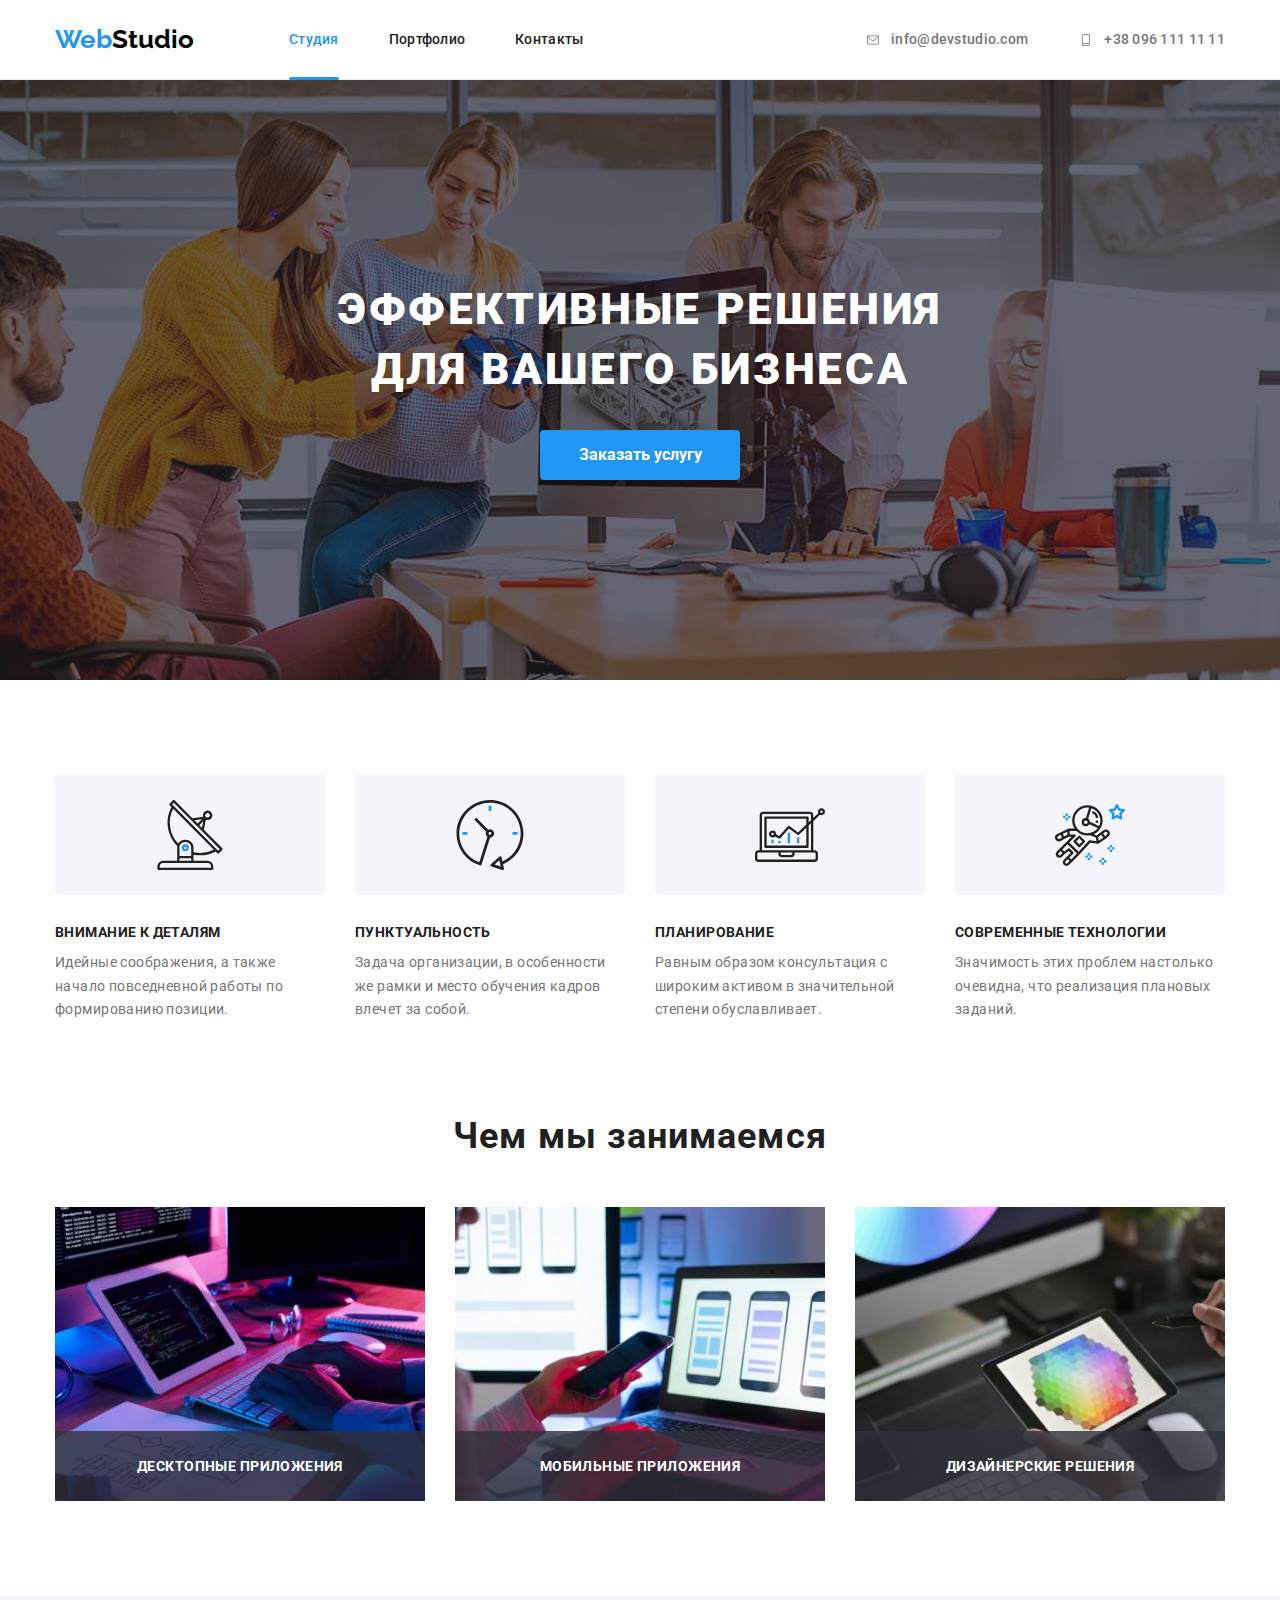
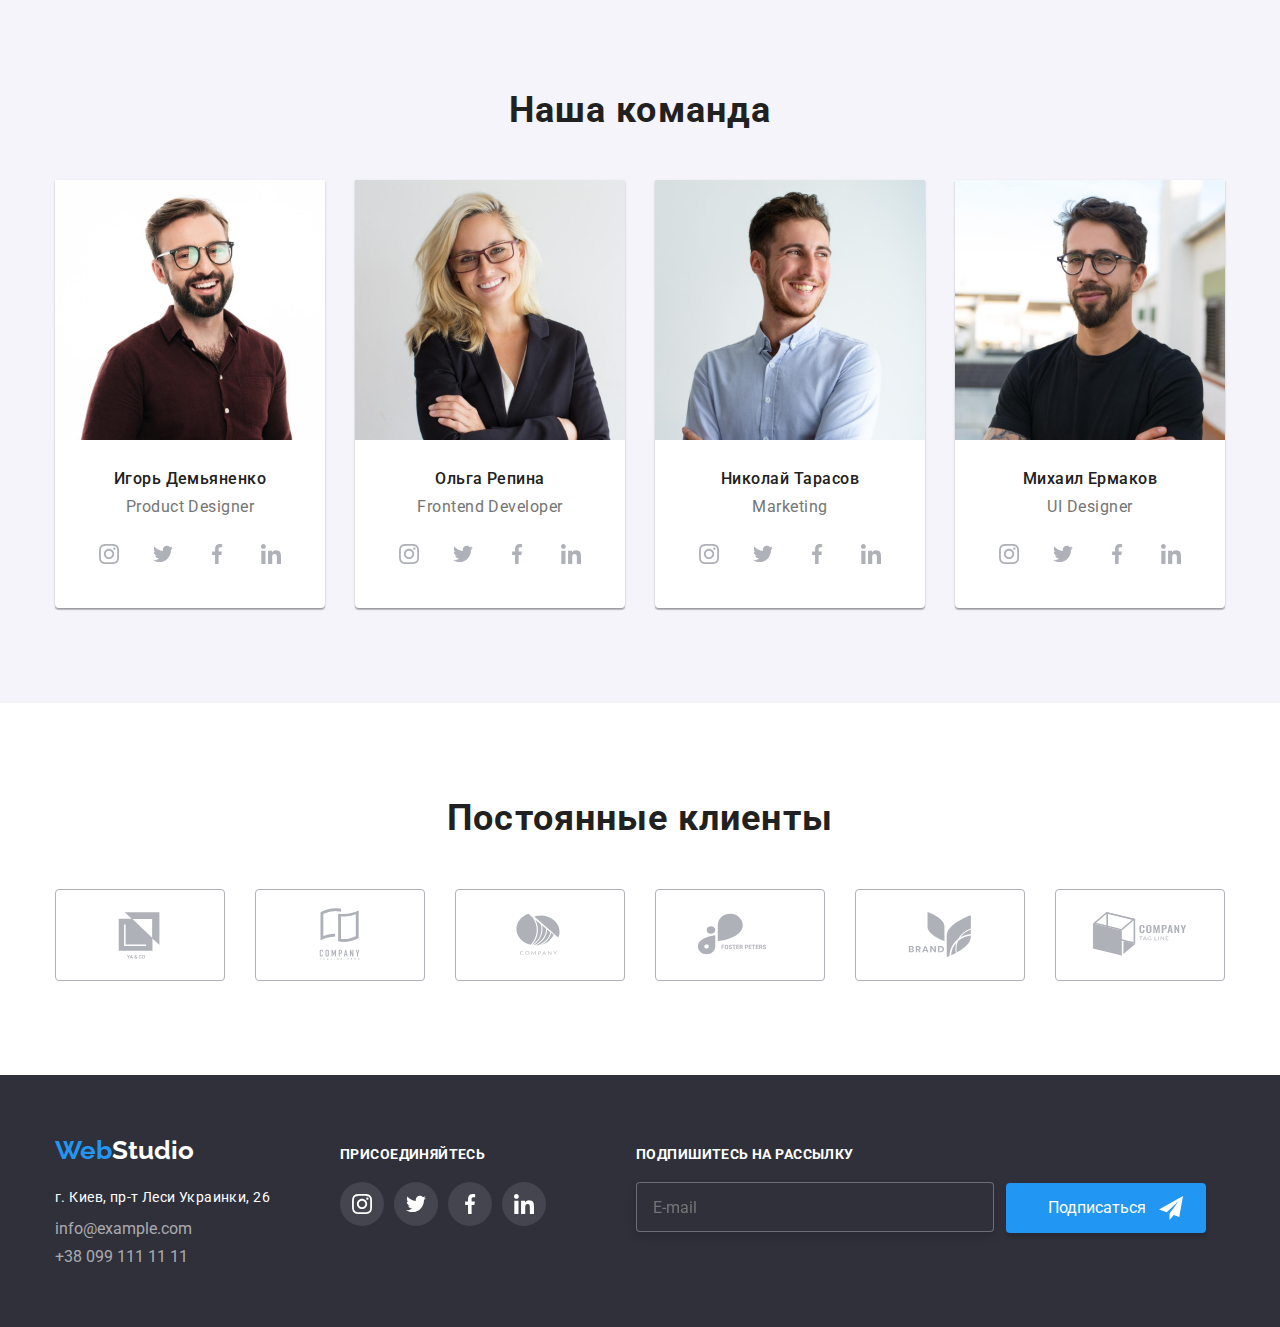
==== commit 1443a7b1: "змінив код" ====
--- a/index.html
+++ b/index.html
@@ -466,41 +466,49 @@
 
       <section class="customers">
         <div class="conteiner">
-          <h2 class="customers-header">Постоянные клиенты</h2>
-          <ul class="customers-list">
-            <li class="customers-item">
-              <a href="" class="customers-link">
-                <svg class="customers-icon">
+          <h2 class="customers__header customers__header--position">
+            Постоянные клиенты
+          </h2>
+
+          <ul class="regular-customers">
+            <li class="regular-customers__item">
+              <a href="" class="regular-customers__link">
+                <svg class="regular-customers__icon">
                   <use href="images/svg/sprite.svg#icon-client1"></use></svg
               ></a>
             </li>
-            <li class="customers-item">
-              <a href="" class="customers-link"
-                ><svg class="customers-icon">
+
+            <li class="regular-customers__item">
+              <a href="" class="regular-customers__link"
+                ><svg class="regular-customers__icon">
                   <use href="images/svg/sprite.svg#icon-client2"></use></svg
               ></a>
             </li>
-            <li class="customers-item">
-              <a href="" class="customers-link">
-                <svg class="customers-icon">
+
+            <li class="regular-customers__item">
+              <a href="" class="regular-customers__link">
+                <svg class="regular-customers__icon">
                   <use href="images/svg/sprite.svg#icon-client3"></use></svg
               ></a>
             </li>
-            <li class="customers-item">
-              <a href="" class="customers-link"
-                ><svg class="customers-icon">
+
+            <li class="regular-customers__item">
+              <a href="" class="regular-customers__link"
+                ><svg class="regular-customers__icon">
                   <use href="images/svg/sprite.svg#icon-client4"></use></svg
               ></a>
             </li>
-            <li class="customers-item">
-              <a href="" class="customers-link"
-                ><svg class="customers-icon">
+
+            <li class="regular-customers__item">
+              <a href="" class="regular-customers__link"
+                ><svg class="regular-customers__icon">
                   <use href="images/svg/sprite.svg#icon-client5"></use></svg
               ></a>
             </li>
-            <li class="customers-item">
-              <a href="" class="customers-link">
-                <svg class="customers-icon">
+
+            <li class="regular-customers__item">
+              <a href="" class="regular-customers__link">
+                <svg class="regular-customers__icon">
                   <use href="images/svg/sprite.svg#icon-client6"></use></svg
               ></a>
             </li>
@@ -509,9 +517,10 @@
       </section>
 
       <!-- footer -->
-      <footer class="down">
-        <div class="conteiner flex-box">
-          <ul class="down-link">
+
+      <footer class="bottom">
+        <div class="conteiner bottom__flex-box">
+          <ul class="lowland-list">
             <li>
               <!--  -->
               <h2 class="top-logo down-logo">
@@ -519,17 +528,21 @@
               </h2>
 
               <address>
-                <ul>
-                  <li class="address down-item">
+                <ul class="location">
+                  <li
+                    class="
+                      location__address location__item location__item--position
+                    "
+                  >
                     г. Киев, пр-т Леси Украинки, 26
                   </li>
-                  <li class="down-item">
-                    <a href="mailto:info@example.com" class="links">
+                  <li class="location__item location__item--position">
+                    <a href="mailto:info@example.com" class="location__link">
                       info@example.com</a
                     >
                   </li>
-                  <li class="down-item">
-                    <a href="tel:+380991111111" class="links"
+                  <li class="location__item location__item--position">
+                    <a href="tel:+380991111111" class="location__link"
                       >+38 099 111 11 11</a
                     >
                   </li>
@@ -538,39 +551,43 @@
             </li>
             <li>
               <!--  -->
-              <div class="footer-div">
-                <h2 class="footer-header">присоединяйтесь</h2>
-                <ul class="team-new-list">
-                  <li class="team-items">
-                    <a href="" class="team-new-links">
-                      <svg class="team-new-svg">
+
+              <div class="footer footer--position">
+                <h2 class="footer__header footer__header--position">
+                  присоединяйтесь
+                </h2>
+
+                <ul class="link-list">
+                  <li class="link-list__item link-list__item--position">
+                    <a href="" class="link-list__link">
+                      <svg class="link-list__svg">
                         <use
                           href="./images/svg/symbol-defs.svg#icon-instagram"
                         ></use>
                       </svg>
                     </a>
                   </li>
-                  <li class="team-items">
-                    <a href="" class="team-new-links">
-                      <svg class="team-new-svg">
+                  <li class="link-list__item link-list__item--position">
+                    <a href="" class="link-list__link">
+                      <svg class="link-list__svg">
                         <use
                           href="./images/svg/symbol-defs.svg#icon-twitter"
                         ></use>
                       </svg>
                     </a>
                   </li>
-                  <li class="team-items">
-                    <a href="" class="team-new-links">
-                      <svg class="team-new-svg">
+                  <li class="link-list__item link-list__item--position">
+                    <a href="" class="link-list__link">
+                      <svg class="link-list__svg">
                         <use
                           href="./images/svg/symbol-defs.svg#icon-facebook"
                         ></use>
                       </svg>
                     </a>
                   </li>
-                  <li class="team-items">
-                    <a href="" class="team-new-links">
-                      <svg class="team-new-svg">
+                  <li class="link-list__item link-list__item--position">
+                    <a href="" class="link-list__link">
+                      <svg class="link-list__svg">
                         <use
                           href="./images/svg/symbol-defs.svg#icon-linkedin"
                         ></use>
@@ -581,19 +598,20 @@
               </div>
             </li>
           </ul>
-          <div class="footer-email">
-            <h2 class="footer-email-header">Подпишитесь на рассылку</h2>
-            <label class="footer-label">
+
+          <div class="subscribe subscribe--position">
+            <h2 class="subscribe__header">Подпишитесь на рассылку</h2>
+            <label class="subscribe__label subscribe__label--position">
               <input
                 type="email"
                 name="mail"
-                class="footer-input"
+                class="subscribe__input subscribe__input--position"
                 placeholder="E-mail"
               />
             </label>
-            <button type="submit" class="footer-submit">
+            <button type="submit" class="subscribe__submit">
               Подписаться
-              <svg class="footer-submit-svg">
+              <svg class="subscribe__icon">
                 <use href="./images/svg/sprite.svg#icon-send-1"></use>
               </svg>
             </button>
--- a/css/styles.css
+++ b/css/styles.css
@@ -77,6 +77,15 @@
   font-family: "Montserrat", sans-serif;
   font-family: "Raleway", sans-serif;
 }
+
+.top-logo {
+  color: var(--blue-color);
+}
+
+.logo {
+  color: #000;
+}
+
 .top-logo--position {
   margin-right: 95px;
 }
@@ -500,12 +509,13 @@
 }
 
 /* customers */
+
 .customers {
   padding-top: 94px;
   padding-bottom: 94px;
 }
-.customers-header {
-  margin-bottom: 50px;
+
+.customers__header {
   font-weight: bold;
   font-size: 36px;
   line-height: 42px;
@@ -515,13 +525,19 @@
   color: #212121;
 }
 
-.customers-list {
-  display: flex;
-}
-.customers-item:not(:last-child) {
+.customers__header--position {
+  margin-bottom: 50px;
+}
+
+.regular-customers {
+  display: flex;
+}
+
+.regular-customers__item:not(:last-child) {
   margin-right: 30px;
 }
-.customers-link {
+
+.regular-customers__link {
   transition: border 250ms cubic-bezier(0.4, 0, 0.2, 1);
   border: 1px solid #afb1b8;
   border-radius: 4px;
@@ -531,38 +547,54 @@
   width: 170px;
   height: 92px;
 }
-.customers-link:hover {
+
+.regular-customers__link:hover {
   border: 1px solid var(--blue-color);
 }
-.customers-icon {
+
+.regular-customers__icon {
   transition: fill 250ms cubic-bezier(0.4, 0, 0.2, 1);
   fill: var(--customers-color);
   width: 106px;
   height: 60px;
 }
-.customers-link:hover .customers-icon {
+
+.regular-customers__link:hover .regular-customers__icon {
   fill: var(--blue-color);
 }
-.customers-link:focus .customers-icon {
+
+.regular-customers__link:focus .regular-customers__icon {
   fill: var(--blue-color);
 }
 
 /* footer */
-.down {
+
+.bottom {
   padding-top: 60px;
   padding-bottom: 60px;
 
   background: #2f303a;
 }
-.flex-box {
+
+.bottom__flex-box {
   display: flex;
   align-items: baseline;
 }
-.team-new-list {
+
+.lowland-list {
   display: flex;
   align-items: baseline;
 }
-.address {
+
+.logo-studio {
+  color: #ffffff;
+}
+
+.down-logo {
+  padding-bottom: 20px;
+}
+
+.location__address {
   font-style: normal;
   font-weight: normal;
   font-size: 14px;
@@ -572,47 +604,31 @@
   letter-spacing: 0.03em;
 }
 
-.links {
+.location__item--position:not(:last-child) {
+  margin-bottom: 10px;
+}
+
+.location__link {
   transition: color 250ms cubic-bezier(0.4, 0, 0.2, 1);
   font-style: normal;
   color: rgba(255, 255, 255, 0.6);
 }
-.links:hover,
-.links:focus {
+
+.location__link:hover,
+.location__link:focus {
   color: rgba(255, 255, 255, 0.8);
 }
-.logo-studio {
-  color: #ffffff;
-}
-.logo {
-  color: #000;
-}
-.down-logo {
-  padding-bottom: 20px;
-}
-.top-logo {
-  color: var(--blue-color);
-}
-.down-item {
-  margin-bottom: 10px;
-}
-.down-item:last-child {
-  margin-bottom: 0;
-}
+
 /*  */
-.footer-div {
+
+.footer--position {
   margin-left: 70px;
 }
 
-.down-link {
-  display: flex;
-  align-items: baseline;
-}
 .down-div {
   display: flex;
 }
-.footer-header {
-  margin-bottom: 20px;
+.footer__header {
   font-weight: bold;
   font-size: 14px;
   line-height: 16px;
@@ -621,7 +637,21 @@
 
   color: #ffffff;
 }
-.team-new-links {
+
+.footer__header--position {
+  margin-bottom: 20px;
+}
+
+.link-list {
+  display: flex;
+  align-items: baseline;
+}
+
+.link-list__item--position:not(:last-child) {
+  margin-right: 10px;
+}
+
+.link-list__link {
   transition: background-color 250ms cubic-bezier(0.4, 0, 0.2, 1);
   display: flex;
   justify-content: center;
@@ -631,21 +661,26 @@
   border-radius: 50%;
   background-color: #44454e;
 }
-.team-new-svg {
+
+.link-list__svg {
   fill: #fff;
   height: 20px;
   width: 20px;
 }
-.team-new-links:hover {
+
+.link-list__link:hover {
   background-color: #2196f3;
 }
-.team-new-links:focus {
+
+.link-list__link:focus {
   background-color: #2196f3;
 }
-.footer-email {
+
+.subscribe--position {
   margin-left: 90px;
 }
-.footer-email-header {
+
+.subscribe__header {
   font-weight: bold;
   font-size: 14px;
   line-height: 16px;
@@ -654,8 +689,8 @@
 
   color: #ffffff;
 }
-.footer-input {
-  margin-top: 20px;
+
+.subscribe__input {
   background-color: #2f303a;
   color: #acacb0;
   border: 1px solid rgba(255, 255, 255, 0.3);
@@ -666,9 +701,15 @@
   height: 50px;
   padding: 15px 16px;
 }
-.footer-label {
+
+.subscribe__input--position {
+  margin-top: 20px;
+}
+
+.subscribe__label--position {
   margin-right: 8px;
 }
+
 .footer-input::placeholder {
   font-size: 16px;
   line-height: 20px;
@@ -677,7 +718,8 @@
 
   color: rgba(255, 255, 255, 0.6);
 }
-.footer-submit {
+
+.subscribe__submit {
   transition: background-color 250ms cubic-bezier(0.4, 0, 0.2, 1);
 
   cursor: pointer;
@@ -692,7 +734,8 @@
   border: none;
   color: #ffffff;
 }
-.footer-submit-svg {
+
+.subscribe__icon {
   position: absolute;
 
   content: "";
@@ -707,209 +750,14 @@
 
   fill: #fff;
 }
-.footer-submit:hover,
-.footer-submit:focus {
+
+.subscribe__submit:hover,
+.subscribe__submit:focus {
   background-color: var(--light-blue-color);
 }
 
-/*  */
-/*  */
-/*  */
-/*  */
-/*  */
-/* / */
-/*  */
-/*Друга частина проекту */
-
-/* nav */
-.portfolio-nav {
-  padding-top: 95px;
-  padding-bottom: 95px;
-}
-
-.portfolio-list {
-  padding-bottom: 50px;
-  display: flex;
-  justify-content: center;
-}
-.portfolio-item {
-  margin-right: 8px;
-}
-.portfolio-item:last-child {
-  margin-right: 0px;
-}
-.tack {
-  transition: background-color 250ms cubic-bezier(0.4, 0, 0.2, 1),
-    color 250ms cubic-bezier(0.4, 0, 0.2, 1);
-
-  border-radius: 4px;
-  font-weight: 500;
-  font-size: 16px;
-  line-height: 1.6;
-  border: none;
-  text-align: center;
-  letter-spacing: 0.03em;
-  cursor: pointer;
-
-  background-color: #f5f4fa;
-  columns: #212121;
-}
-.tack:hover,
-.tack:focus {
-  box-shadow: 0px 3px 1px rgba(0, 0, 0, 0.1), 0px 1px 2px rgba(0, 0, 0, 0.08),
-    0px 2px 2px rgba(0, 0, 0, 0.12);
-  background-color: var(--blue-color);
-  color: #ffffff;
-}
-.knob-all {
-  width: 73px;
-  height: 38px;
-  left: 495px;
-  top: 174px;
-}
-.knob-sites {
-  width: 128px;
-  height: 38px;
-  left: 576px;
-  top: 174px;
-}
-.knob-apps {
-  width: 145px;
-  height: 38px;
-  left: 712px;
-  top: 174px;
-}
-.knob-design {
-  width: 103px;
-  height: 38px;
-  left: 865px;
-  top: 174px;
-}
-.knob-marketing {
-  width: 130px;
-  height: 38px;
-  left: 976px;
-  top: 174px;
-}
-.knob-all:hover {
-  background-color: var(--blue-color);
-  color: #ffffff;
-}
-.knob-sites:hover {
-  background-color: var(--blue-color);
-  color: #ffffff;
-}
-.knob-apps:hover {
-  background-color: var(--blue-color);
-  color: #ffffff;
-}
-.knob-design:hover {
-  background-color: var(--blue-color);
-  color: #ffffff;
-}
-.knob-marketing:hover {
-  background-color: var(--blue-color);
-  color: #ffffff;
-}
-/* master list */
-
-.master-list {
-  display: flex;
-  flex-wrap: wrap;
-  justify-content: space-between;
-}
-.master-link:hover,
-.master-link:focus {
-  display: block;
-  box-shadow: 0px 1px 1px rgba(0, 0, 0, 0.12), 0px 4px 4px rgba(0, 0, 0, 0.06),
-    1px 4px 6px rgba(0, 0, 0, 0.16);
-}
-.master-item:nth-last-child(-n + 3) {
-  margin-bottom: 0px;
-}
-
-.master-item {
-  margin-right: 30px;
-  margin-bottom: 30px;
-
-  width: 370px;
-
-  background-color: #fff;
-}
-
-.master-item:nth-child(3n) {
-  margin-right: 0;
-}
-.master-item:hover .master-overlay {
-  transform: translateY(0);
-}
-.master-meta {
-  overflow: hidden;
-  position: relative;
-}
-.master-text {
-  position: absolute;
-
-  top: 50%;
-  left: 50%;
-  transform: translate(-50%, -50%);
-
-  font-style: normal;
-
-  width: 322px;
-  height: 168px;
-
-  font-weight: normal;
-  font-size: 18px;
-  line-height: 28px;
-
-  letter-spacing: 0.03em;
-
-  color: #fff;
-}
-
-.master-overlay {
-  transform: translateY(100%);
-  transition: transform 250ms cubic-bezier(0.4, 0, 0.2, 1);
-
-  position: absolute;
-  top: 0;
-  left: 0;
-  width: 100%;
-  height: 100%;
-  background-color: rgba(33, 150, 243, 0.9);
-}
-
-.master-card {
-  border: 1px solid #eeeeee;
-  border-top: 0;
-  padding-left: 24px;
-  padding-top: 20px;
-  padding-bottom: 20px;
-}
-img {
-  display: block;
-}
-
-.master-title {
-  font-weight: bold;
-  font-size: 18px;
-  line-height: 2;
-
-  letter-spacing: 0.06em;
-  color: var(--header-color);
-}
-
-.master-resource {
-  font-weight: normal;
-  font-size: 16px;
-  line-height: 1.8;
-
-  letter-spacing: 0.03em;
-
-  color: var(--main-color);
-}
 /* back */
+
 .backdrop {
   position: fixed;
 
@@ -1119,3 +967,201 @@
 
   color: rgba(117, 117, 117, 0.5);
 }
+
+/* Друга частина проекту */
+/*  */
+/*  */
+/*  */
+/*  */
+/*  */
+/*  */
+/*Друга частина проекту */
+
+/* nav */
+.portfolio-nav {
+  padding-top: 95px;
+  padding-bottom: 95px;
+}
+
+.portfolio-list {
+  padding-bottom: 50px;
+  display: flex;
+  justify-content: center;
+}
+.portfolio-item {
+  margin-right: 8px;
+}
+.portfolio-item:last-child {
+  margin-right: 0px;
+}
+.tack {
+  transition: background-color 250ms cubic-bezier(0.4, 0, 0.2, 1),
+    color 250ms cubic-bezier(0.4, 0, 0.2, 1);
+
+  border-radius: 4px;
+  font-weight: 500;
+  font-size: 16px;
+  line-height: 1.6;
+  border: none;
+  text-align: center;
+  letter-spacing: 0.03em;
+  cursor: pointer;
+
+  background-color: #f5f4fa;
+  columns: #212121;
+}
+.tack:hover,
+.tack:focus {
+  box-shadow: 0px 3px 1px rgba(0, 0, 0, 0.1), 0px 1px 2px rgba(0, 0, 0, 0.08),
+    0px 2px 2px rgba(0, 0, 0, 0.12);
+  background-color: var(--blue-color);
+  color: #ffffff;
+}
+.knob-all {
+  width: 73px;
+  height: 38px;
+  left: 495px;
+  top: 174px;
+}
+.knob-sites {
+  width: 128px;
+  height: 38px;
+  left: 576px;
+  top: 174px;
+}
+.knob-apps {
+  width: 145px;
+  height: 38px;
+  left: 712px;
+  top: 174px;
+}
+.knob-design {
+  width: 103px;
+  height: 38px;
+  left: 865px;
+  top: 174px;
+}
+.knob-marketing {
+  width: 130px;
+  height: 38px;
+  left: 976px;
+  top: 174px;
+}
+.knob-all:hover {
+  background-color: var(--blue-color);
+  color: #ffffff;
+}
+.knob-sites:hover {
+  background-color: var(--blue-color);
+  color: #ffffff;
+}
+.knob-apps:hover {
+  background-color: var(--blue-color);
+  color: #ffffff;
+}
+.knob-design:hover {
+  background-color: var(--blue-color);
+  color: #ffffff;
+}
+.knob-marketing:hover {
+  background-color: var(--blue-color);
+  color: #ffffff;
+}
+/* master list */
+
+.master-list {
+  display: flex;
+  flex-wrap: wrap;
+  justify-content: space-between;
+}
+.master-link:hover,
+.master-link:focus {
+  display: block;
+  box-shadow: 0px 1px 1px rgba(0, 0, 0, 0.12), 0px 4px 4px rgba(0, 0, 0, 0.06),
+    1px 4px 6px rgba(0, 0, 0, 0.16);
+}
+.master-item:nth-last-child(-n + 3) {
+  margin-bottom: 0px;
+}
+
+.master-item {
+  margin-right: 30px;
+  margin-bottom: 30px;
+
+  width: 370px;
+
+  background-color: #fff;
+}
+
+.master-item:nth-child(3n) {
+  margin-right: 0;
+}
+.master-item:hover .master-overlay {
+  transform: translateY(0);
+}
+.master-meta {
+  overflow: hidden;
+  position: relative;
+}
+.master-text {
+  position: absolute;
+
+  top: 50%;
+  left: 50%;
+  transform: translate(-50%, -50%);
+
+  font-style: normal;
+
+  width: 322px;
+  height: 168px;
+
+  font-weight: normal;
+  font-size: 18px;
+  line-height: 28px;
+
+  letter-spacing: 0.03em;
+
+  color: #fff;
+}
+
+.master-overlay {
+  transform: translateY(100%);
+  transition: transform 250ms cubic-bezier(0.4, 0, 0.2, 1);
+
+  position: absolute;
+  top: 0;
+  left: 0;
+  width: 100%;
+  height: 100%;
+  background-color: rgba(33, 150, 243, 0.9);
+}
+
+.master-card {
+  border: 1px solid #eeeeee;
+  border-top: 0;
+  padding-left: 24px;
+  padding-top: 20px;
+  padding-bottom: 20px;
+}
+img {
+  display: block;
+}
+
+.master-title {
+  font-weight: bold;
+  font-size: 18px;
+  line-height: 2;
+
+  letter-spacing: 0.06em;
+  color: var(--header-color);
+}
+
+.master-resource {
+  font-weight: normal;
+  font-size: 16px;
+  line-height: 1.8;
+
+  letter-spacing: 0.03em;
+
+  color: var(--main-color);
+}
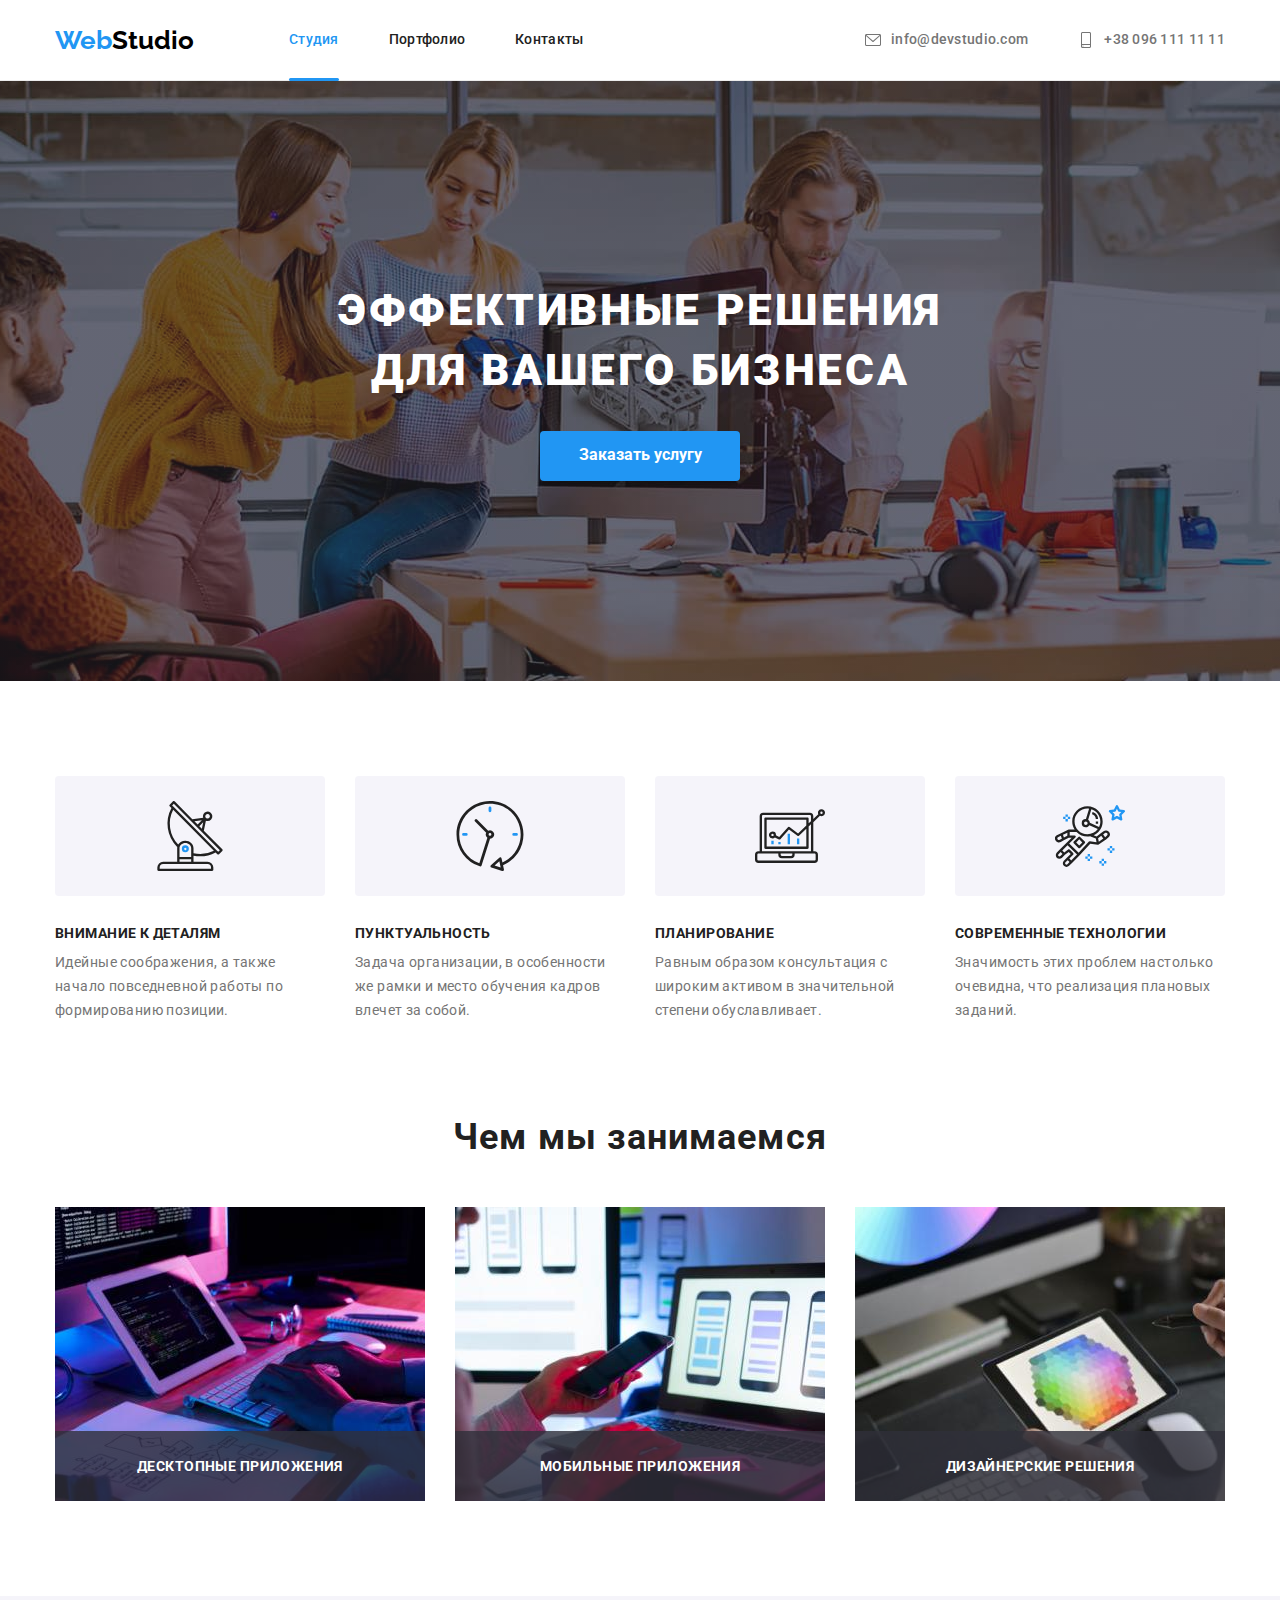
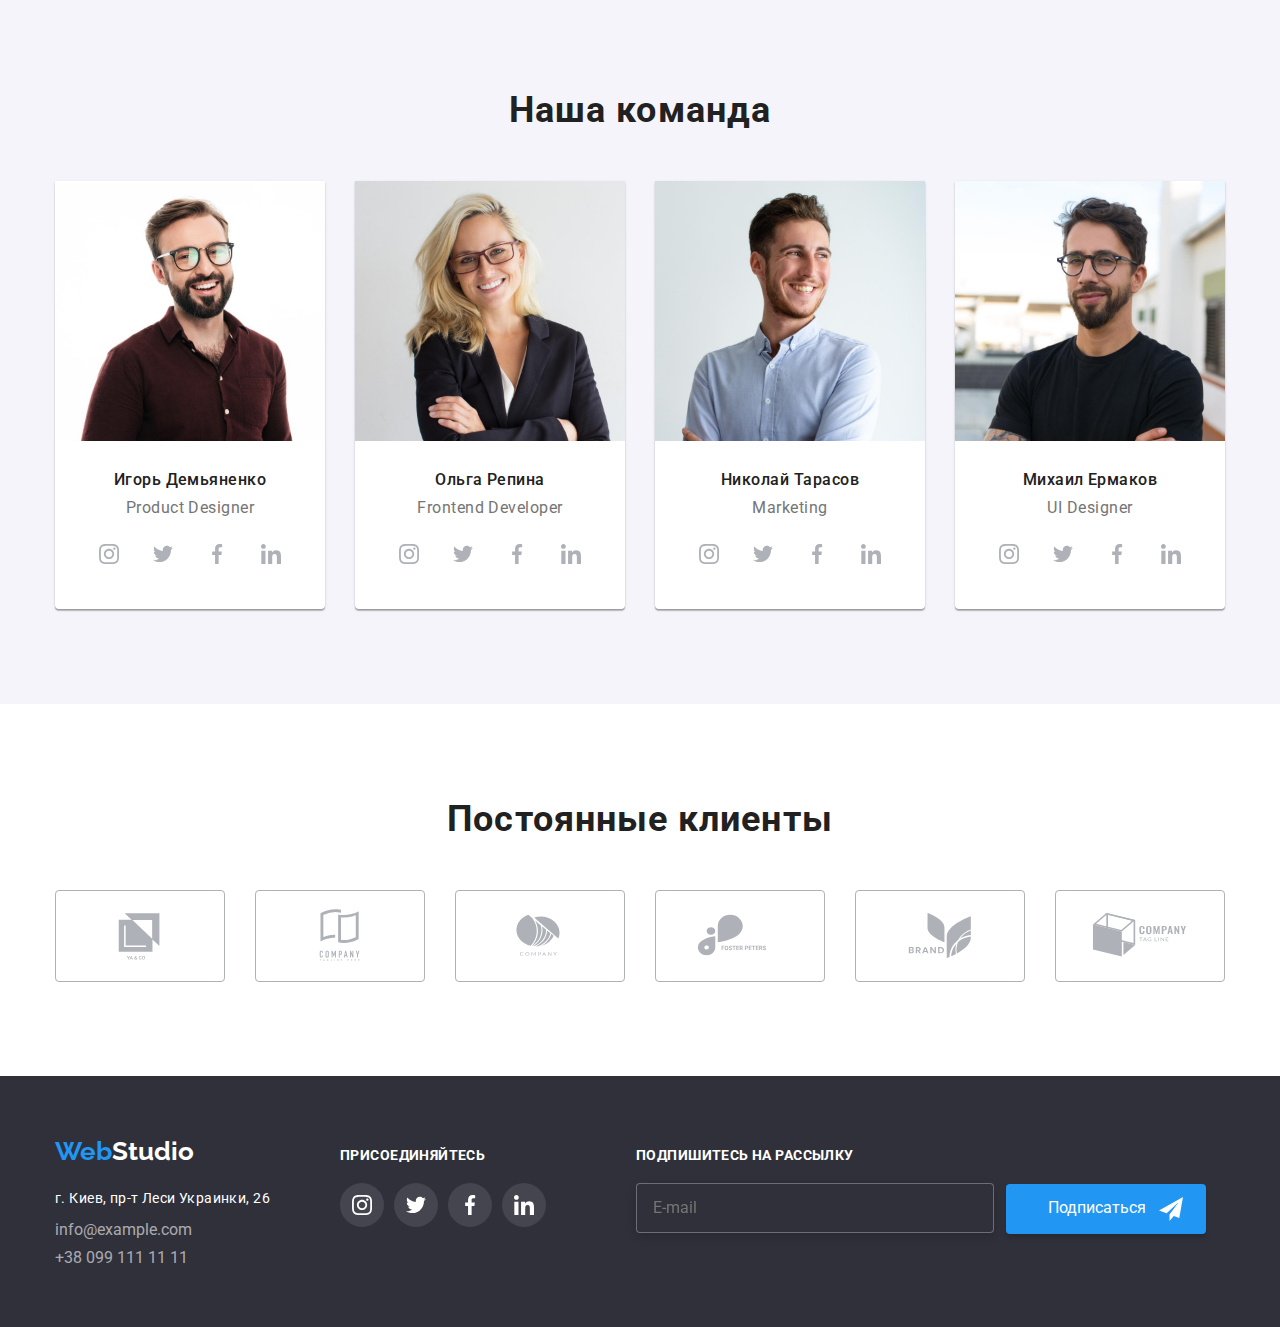
==== commit 372181ea: "змінив код" ====
--- a/index.html
+++ b/index.html
@@ -19,7 +19,7 @@
       rel="stylesheet"
       href="https://cdnjs.cloudflare.com/ajax/libs/modern-normalize/1.1.0/modern-normalize.min.css"
     />
-    <link rel="stylesheet" href="./css/styles.css" />
+    <link rel="stylesheet" href="./css/main.min.css" />
   </head>
   <body>
     <!-- hEADER -->
@@ -530,9 +530,7 @@
               <address>
                 <ul class="location">
                   <li
-                    class="
-                      location__address location__item location__item--position
-                    "
+                    class="location__address location__item location__item--position"
                   >
                     г. Киев, пр-т Леси Украинки, 26
                   </li>
@@ -599,7 +597,7 @@
             </li>
           </ul>
 
-          <div class="subscribe subscribe--position">
+          <form class="subscribe subscribe--position">
             <h2 class="subscribe__header">Подпишитесь на рассылку</h2>
             <label class="subscribe__label subscribe__label--position">
               <input
@@ -615,7 +613,7 @@
                 <use href="./images/svg/sprite.svg#icon-send-1"></use>
               </svg>
             </button>
-          </div>
+          </form>
         </div>
       </footer>
     </main>
@@ -624,25 +622,25 @@
 
     <div class="backdrop is-hidden" data-modal>
       <div class="modal conteiner-box">
-        <p class="modal-text">Оставьте свои данные, мы вам перезвоним</p>
-        <form action="" class="modal-form">
-          <label for="name" class="modal-label"
+        <p class="modal__text">Оставьте свои данные, мы вам перезвоним</p>
+        <form action="" class="modal__form modal__form--position">
+          <label for="name" class="modal__label"
             >Имя
             <input
               type="text"
               name="name"
               id="name"
-              class="modal-input"
+              class="modal__input"
               required
               autofocus
             />
 
-            <svg class="model-icon-box">
+            <svg class="modal__icon">
               <use href="./images/svg/sprite.svg#icon-person-1"></use>
             </svg>
           </label>
 
-          <label for="tel" class="modal-label"
+          <label for="tel" class="modal__label"
             >Телефон
 
             <input
@@ -650,56 +648,56 @@
               type="tel"
               name="tel"
               id="tel"
-              class="modal-input"
+              class="modal__input"
               pattern="[0-9]{10}"
             />
-            <svg class="model-icon-box">
+            <svg class="modal__icon">
               <use href="./images/svg/sprite.svg#icon-phone-1"></use>
             </svg>
           </label>
 
-          <label for="mail" class="modal-label"
+          <label for="mail" class="modal__label"
             >Почта
             <input
               type="email"
               name="mail"
               id="mail"
-              class="modal-input"
+              class="modal__input"
               required
             />
 
-            <svg class="model-icon-box">
+            <svg class="modal__icon">
               <use href="./images/svg/sprite.svg#icon-email-1"></use>
             </svg>
           </label>
 
-          <label for="textarea" class="modal-label textarea">
-            Комментарий</label
-          >
+          <label for="textarea" class="modal__label"> Комментарий</label>
           <textarea
             name="textarea"
             id="textarea"
-            class="modal-input ggg"
+            class="modal__input modal__textarea"
             placeholder="Введите текст"
           ></textarea>
 
-          <label for="checkbox" class="checkbox-box">
+          <label for="checkbox" class="modal__checkbox-label">
             <input
-              class="checkbox-text"
+              class="modal__checkbox-text"
               type="checkbox"
               name="checkbox"
               id="checkbox"
             />
-            <span class="model-icon"></span>
-            <span class="model-sup">Соглашаюсь с рассылкой и принимаю</span>
-
-            <a href="" class="checkbox-link">Условия договора</a>
+            <span class="modal__icon-checkbox"></span>
+            <span class="modal__content"
+              >Соглашаюсь с рассылкой и принимаю</span
+            >
+
+            <a href="" class="modal__checkbox-link">Условия договора</a>
           </label>
 
-          <button type="submit" class="modal-btn">Отправить</button>
+          <button type="submit" class="modal__btn">Отправить</button>
         </form>
-        <button data-modal-close type="button" class="backdrop-btn">
-          <svg class="backdrop-svg">
+        <button data-modal-close type="button" class="modal__backdrop-btn">
+          <svg class="modal__backdrop-svg">
             <use href="./images/svg/sprite.svg#icon-close-black"></use>
           </svg>
         </button>
--- a/css/main.min.css
+++ b/css/main.min.css
@@ -0,0 +1,2 @@
+body{font-family:"Montserrat", sans-serif;font-family:"Raleway", sans-serif;font-family:"Roboto", sans-serif;color:var(--main-color);background-color:#fff}body,h1,h2,h2,h3,h4,h5,h6,p,li,ul{padding:0px;margin:0px}img{display:block}ul{list-style:none}a{text-decoration:none}.header{border-bottom:1px solid #ececec;background-color:#ffffff}.header__help{display:-webkit-box;display:-ms-flexbox;display:-webkit-flex;display:flex;-webkit-box-align:center;-ms-flex-align:center;-webkit-align-items:center;align-items:center}.top-logo{font-weight:bold;font-size:26px;line-height:1.19;color:var(--blue-color);font-family:"Montserrat", sans-serif;font-family:"Raleway", sans-serif}.top-logo{color:var(--blue-color)}.logo{color:#000}.top-logo--position{margin-right:95px}.navigation__item--position{margin-right:50px}.navigation__link{-webkit-transition:color 250ms cubic-bezier(0.4, 0, 0.2, 1);-o-transition:color 250ms cubic-bezier(0.4, 0, 0.2, 1);transition:color 250ms cubic-bezier(0.4, 0, 0.2, 1);display:block;padding-bottom:32px;padding-top:32px;font-weight:500;font-size:14px;line-height:1.1;letter-spacing:0.02em;color:#212121}.navigation__link:hover{color:var(--blue-color)}.navigation__link:focus{color:var(--blue-color)}.navigation__link--active{color:var(--blue-color);position:relative}.navigation__link--active::after{position:absolute;content:"";display:block;width:100%;height:3px;left:0;bottom:-1px;-webkit-border-radius:2px;border-radius:2px;background-color:var(--blue-color)}.header__main{-webkit-box-align:center;-ms-flex-align:center;-webkit-align-items:center;align-items:center;display:-webkit-box;display:-ms-flexbox;display:-webkit-flex;display:flex}.navigation{display:-webkit-box;display:-ms-flexbox;display:-webkit-flex;display:flex}.navigation__item:last-child{margin-right:0px}.navigation:focus{color:#2196f3}.contacts{display:-webkit-box;display:-ms-flexbox;display:-webkit-flex;display:flex;margin-left:auto}.contacts__item--position{margin-right:50px}.contacts__item--position:last-child{margin-right:0px}.contacts__link{-webkit-transition:color 250ms cubic-bezier(0.4, 0, 0.2, 1);-o-transition:color 250ms cubic-bezier(0.4, 0, 0.2, 1);transition:color 250ms cubic-bezier(0.4, 0, 0.2, 1);display:-webkit-box;display:-ms-flexbox;display:-webkit-flex;display:flex;-webkit-box-align:center;-ms-flex-align:center;-webkit-align-items:center;align-items:center;padding-bottom:32px;padding-top:32px;font-weight:500;font-size:14px;line-height:1.1;letter-spacing:0.02em;color:#757575}.contacts__link:hover,.contacts__link:focus{color:var(--blue-color)}.contacts__icon{-webkit-transition:fill 250ms cubic-bezier(0.4, 0, 0.2, 1);-o-transition:fill 250ms cubic-bezier(0.4, 0, 0.2, 1);transition:fill 250ms cubic-bezier(0.4, 0, 0.2, 1);fill:var(--main-color);width:16px;height:16px}.contacts__link:hover .contacts__icon{fill:var(--blue-color)}.contacts__link:focus .contacts__icon{fill:var(--blue-color)}.contacts__icon--position{margin-right:10px}.hero{-webkit-background-size:cover;background-size:cover;max-width:1600px;min-height:600px;margin-right:auto;margin-left:auto;background-image:-webkit-gradient(linear, left top, right top, from(rgba(47,48,58,0.4)), to(rgba(47,48,58,0.4))),url("../images/header/header.jpg");background-image:-webkit-linear-gradient(left, rgba(47,48,58,0.4), rgba(47,48,58,0.4)),url("../images/header/header.jpg");background-image:-o-linear-gradient(left, rgba(47,48,58,0.4), rgba(47,48,58,0.4)),url("../images/header/header.jpg");background-image:linear-gradient(to right, rgba(47,48,58,0.4), rgba(47,48,58,0.4)),url("../images/header/header.jpg");background-position:center;background-color:#2f303a;padding-top:200px;padding-bottom:200px;text-align:center}.hero__header{width:700px;margin-left:auto;margin-right:auto;letter-spacing:0.06em;text-transform:uppercase;font-weight:900;font-size:44px;line-height:1.36;color:#ffffff}.hero__header--position{margin-bottom:30px;margin-top:0px}.hero__knob{padding:10px 32px;font-weight:bold;font-size:16px;line-height:1.8;font-family:inherit}.benefits{padding-top:95px;padding-bottom:95px}.benefits__list{display:-webkit-box;display:-webkit-flex;display:-ms-flexbox;display:flex}.benefits__item--position{margin-right:30px}.benefits__item--position:last-child{margin-right:0px}.benefits__item::before{content:"";display:block;height:120px;background-color:#f5f4fa;background-repeat:no-repeat;background-position:center;-webkit-border-radius:4px;border-radius:4px}.benefits__item--position::before{margin-bottom:30px}.antenna::before{background-image:url(../images/svg/antenna.svg)}.clock::before{background-image:url(../images/svg/clock.svg)}.diagram::before{background-image:url(../images/svg/diagram.svg)}.astronaut::before{background-image:url(../images/svg/astronaut.svg)}.benefints__header{font-weight:bold;font-size:14px;line-height:1.1;letter-spacing:0.03em;text-transform:uppercase;color:var(--header-color)}.benefints__header--position{margin-bottom:10px}.benefits__text{min-width:270px;font-size:14px;line-height:1.7;letter-spacing:0.03em}.work{padding-top:0;padding-bottom:95px}.work__title{font-weight:bold;font-size:36px;line-height:1.1;text-align:center;letter-spacing:0.03em;color:var(--header-color)}.work__title--position{margin-bottom:50px}.projects{display:-webkit-box;display:-ms-flexbox;display:-webkit-flex;display:flex}.projects__item{position:relative}.projects__item--position{margin-right:30px}.projects__item--position:last-child{margin-right:0}.projects__wrap{position:absolute;bottom:0;left:0;height:70px;width:100%;background-color:rgba(47,48,58,0.8)}.projects__text{font-weight:bold;font-size:14px;line-height:16px;text-align:center;letter-spacing:0.03em;text-transform:uppercase;color:#ffffff}.projects__text--position{margin-top:27px}.team{padding-top:0;padding-bottom:95px;color:var(--header-color);background-color:#f5f4fa}.team__header{padding-top:95px;padding-bottom:50px;font-weight:bold;font-size:36px;line-height:1.1;text-align:center;letter-spacing:0.03em}.members{display:-webkit-box;display:-ms-flexbox;display:-webkit-flex;display:flex}.members__item{width:270px;height:428px;left:215px;top:1635px;background:#ffffff;-webkit-box-shadow:0px 1px 3px rgba(0,0,0,0.12),0px 1px 1px rgba(0,0,0,0.14),0px 2px 1px rgba(0,0,0,0.2);box-shadow:0px 1px 3px rgba(0,0,0,0.12),0px 1px 1px rgba(0,0,0,0.14),0px 2px 1px rgba(0,0,0,0.2);-webkit-border-radius:0px 0px 4px 4px;border-radius:0px 0px 4px 4px}.members__item--position{margin-right:30px}.members__item--position:last-child{margin-right:0}.team-link{color:var(--header-color)}.team__meta--position{margin-top:30px;margin-bottom:16px}.members__person{font-weight:500;font-size:16px;line-height:1.1;text-align:center;letter-spacing:0.03em}.members__person--position{margin-bottom:10px}.members__role{font-weight:normal;font-size:16px;line-height:1.1;text-align:center;letter-spacing:0.03em;color:var(--main-color)}.social-networks{display:-webkit-box;display:-ms-flexbox;display:-webkit-flex;display:flex;-webkit-box-pack:center;-ms-flex-pack:center;-webkit-justify-content:center;justify-content:center}.social-networks__item--position{margin-right:10px}.social-networks__item--position:last-child{margin-right:0px}.social-networks__link{-webkit-transition:background-color 250ms cubic-bezier(0.4, 0, 0.2, 1);-o-transition:background-color 250ms cubic-bezier(0.4, 0, 0.2, 1);transition:background-color 250ms cubic-bezier(0.4, 0, 0.2, 1);display:-webkit-box;display:-ms-flexbox;display:-webkit-flex;display:flex;-webkit-box-pack:center;-ms-flex-pack:center;-webkit-justify-content:center;justify-content:center;-webkit-box-align:center;-ms-flex-align:center;-webkit-align-items:center;align-items:center;width:44px;height:44px;-webkit-border-radius:50%;border-radius:50%}.social-networks__link:hover,.social-networks__link:focus{background-color:var(--blue-color)}.social-networks-icon{fill:#afb1b8;height:20px;width:20px}.social-networks__link:hover .social-networks-icon{fill:#fff}.social-networks__link:focus .social-networks-icon{fill:#fff}.customers{padding-top:94px;padding-bottom:94px}.customers__header{font-weight:bold;font-size:36px;line-height:42px;text-align:center;letter-spacing:0.03em;color:#212121}.customers__header--position{margin-bottom:50px}.regular-customers{display:-webkit-box;display:-ms-flexbox;display:-webkit-flex;display:flex}.regular-customers__item:not(:last-child){margin-right:30px}.regular-customers__link{-webkit-transition:border 250ms cubic-bezier(0.4, 0, 0.2, 1);-o-transition:border 250ms cubic-bezier(0.4, 0, 0.2, 1);transition:border 250ms cubic-bezier(0.4, 0, 0.2, 1);border:1px solid #afb1b8;-webkit-border-radius:4px;border-radius:4px;display:-webkit-box;display:-ms-flexbox;display:-webkit-flex;display:flex;-webkit-box-pack:center;-ms-flex-pack:center;-webkit-justify-content:center;justify-content:center;-webkit-box-align:center;-ms-flex-align:center;-webkit-align-items:center;align-items:center;width:170px;height:92px}.regular-customers__link:hover{border:1px solid var(--blue-color)}.regular-customers__icon{-webkit-transition:fill 250ms cubic-bezier(0.4, 0, 0.2, 1);-o-transition:fill 250ms cubic-bezier(0.4, 0, 0.2, 1);transition:fill 250ms cubic-bezier(0.4, 0, 0.2, 1);fill:var(--customers-color);width:106px;height:60px}.regular-customers__link:hover .regular-customers__icon{fill:var(--blue-color)}.regular-customers__link:focus .regular-customers__icon{fill:var(--blue-color)}.bottom{padding-top:60px;padding-bottom:60px;background:#2f303a}.bottom__flex-box{display:-webkit-box;display:-webkit-flex;display:-ms-flexbox;display:flex;-webkit-box-align:baseline;-webkit-align-items:baseline;-ms-flex-align:baseline;align-items:baseline}.lowland-list{display:-webkit-box;display:-webkit-flex;display:-ms-flexbox;display:flex;-webkit-box-align:baseline;-webkit-align-items:baseline;-ms-flex-align:baseline;align-items:baseline}.logo-studio{color:#ffffff}.down-logo{padding-bottom:20px}.location__address{font-style:normal;font-weight:normal;font-size:14px;line-height:1.7;color:#ffffff;letter-spacing:0.03em}.location__item--position:not(:last-child){margin-bottom:10px}.location__link{-webkit-transition:color 250ms cubic-bezier(0.4, 0, 0.2, 1);-o-transition:color 250ms cubic-bezier(0.4, 0, 0.2, 1);transition:color 250ms cubic-bezier(0.4, 0, 0.2, 1);font-style:normal;color:rgba(255,255,255,0.6)}.location__link:hover,.location__link:focus{color:rgba(255,255,255,0.8)}.footer--position{margin-left:70px}.down-div{display:-webkit-box;display:-webkit-flex;display:-ms-flexbox;display:flex}.footer__header{font-weight:bold;font-size:14px;line-height:16px;letter-spacing:0.03em;text-transform:uppercase;color:#ffffff}.footer__header--position{margin-bottom:20px}.link-list{display:-webkit-box;display:-webkit-flex;display:-ms-flexbox;display:flex;-webkit-box-align:baseline;-webkit-align-items:baseline;-ms-flex-align:baseline;align-items:baseline}.link-list__item--position:not(:last-child){margin-right:10px}.link-list__link{-webkit-transition:background-color 250ms cubic-bezier(0.4, 0, 0.2, 1);-o-transition:background-color 250ms cubic-bezier(0.4, 0, 0.2, 1);transition:background-color 250ms cubic-bezier(0.4, 0, 0.2, 1);display:-webkit-box;display:-webkit-flex;display:-ms-flexbox;display:flex;-webkit-box-pack:center;-webkit-justify-content:center;-ms-flex-pack:center;justify-content:center;-webkit-box-align:center;-webkit-align-items:center;-ms-flex-align:center;align-items:center;width:44px;height:44px;-webkit-border-radius:50%;border-radius:50%;background-color:#44454e}.link-list__link:hover{background-color:#2196f3}.link-list__link:focus{background-color:#2196f3}.link-list__svg{fill:#fff;height:20px;width:20px}.subscribe--position{margin-left:90px}.subscribe__header{font-weight:bold;font-size:14px;line-height:16px;letter-spacing:0.03em;text-transform:uppercase;color:#ffffff}.subscribe__input{background-color:#2f303a;color:#acacb0;border:1px solid rgba(255,255,255,0.3);-webkit-filter:drop-shadow(0px 4px 4px rgba(0,0,0,0.15));filter:drop-shadow(0px 4px 4px rgba(0,0,0,0.15));-webkit-border-radius:4px;border-radius:4px;width:358px;height:50px;padding:15px 16px}.subscribe__input--position{margin-top:20px}.subscribe__label--position{margin-right:8px}.footer-input::-webkit-input-placeholder{font-size:16px;line-height:20px;letter-spacing:0.03em;color:rgba(255,255,255,0.6)}.footer-input:-ms-input-placeholder{font-size:16px;line-height:20px;letter-spacing:0.03em;color:rgba(255,255,255,0.6)}.footer-input::-ms-input-placeholder{font-size:16px;line-height:20px;letter-spacing:0.03em;color:rgba(255,255,255,0.6)}.footer-input::placeholder{font-size:16px;line-height:20px;letter-spacing:0.03em;color:rgba(255,255,255,0.6)}.subscribe__submit{position:relative;padding:10px 28px 10px 10px}.subscribe__icon{position:absolute;content:"";width:24px;height:24px;display:block;top:50%;right:23px;-webkit-transform:translateY(-50%);-ms-transform:translateY(-50%);transform:translateY(-50%);fill:#fff}.backdrop{position:fixed;-webkit-transition:opacity 250ms cubic-bezier(0.4, 0, 0.2, 1),-webkit-box-shadow 250ms cubic-bezier(0.4, 0, 0.2, 1);transition:opacity 250ms cubic-bezier(0.4, 0, 0.2, 1),-webkit-box-shadow 250ms cubic-bezier(0.4, 0, 0.2, 1);-o-transition:opacity 250ms cubic-bezier(0.4, 0, 0.2, 1),box-shadow 250ms cubic-bezier(0.4, 0, 0.2, 1);transition:opacity 250ms cubic-bezier(0.4, 0, 0.2, 1),box-shadow 250ms cubic-bezier(0.4, 0, 0.2, 1);transition:opacity 250ms cubic-bezier(0.4, 0, 0.2, 1),box-shadow 250ms cubic-bezier(0.4, 0, 0.2, 1),-webkit-box-shadow 250ms cubic-bezier(0.4, 0, 0.2, 1);top:0;left:0;width:100%;height:100%;background:rgba(0,0,0,0.2)}.backdrop.is-hidden{opacity:0;pointer-events:none}.modal{padding:40px;position:absolute;top:50%;left:50%;-webkit-transform:translate(-50%, -50%);-ms-transform:translate(-50%, -50%);transform:translate(-50%, -50%);width:528px;height:581px;-webkit-box-shadow:0px 1px 3px rgba(0,0,0,0.12),0px 1px 1px rgba(0,0,0,0.14),0px 2px 1px rgba(0,0,0,0.2);box-shadow:0px 1px 3px rgba(0,0,0,0.12),0px 1px 1px rgba(0,0,0,0.14),0px 2px 1px rgba(0,0,0,0.2);background-color:#ffffff;-webkit-border-radius:4px;border-radius:4px}.modal__text{font-weight:bold;font-size:20px;line-height:1.1;text-align:center;letter-spacing:0.03em;color:#212121}.modal__form--position{margin-top:12px}.modal__label{position:relative;font-size:12px;line-height:14px;letter-spacing:0.01em;display:block;margin-bottom:10px}.modal__input{font-size:12px;border:1px solid rgba(33,33,33,0.2);-webkit-border-radius:4px;border-radius:4px;width:100%;height:40px;padding:0;padding-left:40px;padding-right:20px;margin-top:4px;-webkit-transition:outline 250ms cubic-bezier(0.4, 0, 0.2, 1);-o-transition:outline 250ms cubic-bezier(0.4, 0, 0.2, 1);transition:outline 250ms cubic-bezier(0.4, 0, 0.2, 1)}.modal__input:focus{outline:1px solid var(--blue-color)}.modal__input:focus+svg{fill:var(--blue-color)}.modal__input::-webkit-input-placeholder{font-size:12px;line-height:1.1;letter-spacing:0.01em;color:rgba(117,117,117,0.5)}.modal__input:-ms-input-placeholder{font-size:12px;line-height:1.1;letter-spacing:0.01em;color:rgba(117,117,117,0.5)}.modal__input::-ms-input-placeholder{font-size:12px;line-height:1.1;letter-spacing:0.01em;color:rgba(117,117,117,0.5)}.modal__input::placeholder{font-size:12px;line-height:1.1;letter-spacing:0.01em;color:rgba(117,117,117,0.5)}.modal__icon{-webkit-transition:fill 250ms cubic-bezier(0.4, 0, 0.2, 1);-o-transition:fill 250ms cubic-bezier(0.4, 0, 0.2, 1);transition:fill 250ms cubic-bezier(0.4, 0, 0.2, 1);position:absolute;top:50%;margin-left:12px;display:block;width:18px;height:18px}.checkbox{display:-webkit-box;display:-webkit-flex;display:-ms-flexbox;display:flex;-webkit-box-align:center;-webkit-align-items:center;-ms-flex-align:center;align-items:center;-webkit-box-pack:center;-webkit-justify-content:center;-ms-flex-pack:center;justify-content:center}.modal__textarea{margin-bottom:20px;font-size:12px;min-height:120px;width:448px;padding:12px 16px;resize:none;border:1px solid rgba(33,33,33,0.2);-webkit-border-radius:4px;border-radius:4px}.modal__checkbox-label{display:-webkit-box;display:-webkit-flex;display:-ms-flexbox;display:flex;-webkit-box-align:center;-webkit-align-items:center;-ms-flex-align:center;align-items:center;margin-bottom:30px}.modal__checkbox-text{font-family:Roboto;font-style:normal;font-weight:normal;font-size:14px;line-height:1.7;letter-spacing:0.03em;color:#757575;visibility:hidden}.modal__checkbox-text:checked+.modal__icon-checkbox{background-color:var(--blue-color);background-image:url(../images/svg/icon-check.svg);background-repeat:no-repeat;-webkit-background-size:contain;background-size:contain;-webkit-background-origin:border-box;background-origin:border-box;border:1px solid var(--blue-color)}.modal__icon-checkbox{margin-left:-8px;margin-right:8px;content:"";width:16px;height:15px;border:1px solid #212121;-webkit-border-radius:2px;border-radius:2px}.modal__content{margin-left:-5px;margin-right:5px}.modal__checkbox-link{font-size:14px;line-height:24px;letter-spacing:0.03em;color:var(--blue-color);-webkit-text-decoration-line:underline;text-decoration-line:underline}.modal__btn{display:block;margin-right:auto;margin-left:auto;padding:10px 55px}.modal__backdrop-btn{position:absolute;right:0;top:0;margin-top:8px;margin-right:8px;cursor:pointer;border:1px solid rgba(0,0,0,0.1);-webkit-border-radius:50%;border-radius:50%;width:30px;height:30px;background-color:#fff}.modal__backdrop-svg{-webkit-transition:fill 250ms cubic-bezier(0.4, 0, 0.2, 1);-o-transition:fill 250ms cubic-bezier(0.4, 0, 0.2, 1);transition:fill 250ms cubic-bezier(0.4, 0, 0.2, 1);top:50%;left:0;width:100%;height:100%}.modal__backdrop-btn:hover .modal__backdrop-svg{fill:var(--blue-color)}.portfolio__list{padding-top:94px;padding-bottom:50px;display:-webkit-box;display:-ms-flexbox;display:-webkit-flex;display:flex;-webkit-box-pack:center;-ms-flex-pack:center;-webkit-justify-content:center;justify-content:center}.portfolio__item--position{margin-right:8px}.portfolio__item--position:last-child{margin-right:0px}.portfolio__tack{-webkit-transition:background-color 250ms cubic-bezier(0.4, 0, 0.2, 1),color 250ms cubic-bezier(0.4, 0, 0.2, 1);-o-transition:background-color 250ms cubic-bezier(0.4, 0, 0.2, 1),color 250ms cubic-bezier(0.4, 0, 0.2, 1);transition:background-color 250ms cubic-bezier(0.4, 0, 0.2, 1),color 250ms cubic-bezier(0.4, 0, 0.2, 1);-webkit-border-radius:4px;border-radius:4px;font-weight:500;font-size:16px;line-height:1.6;border:none;text-align:center;letter-spacing:0.03em;cursor:pointer;background-color:#f5f4fa;-webkit-columns:#212121;-moz-columns:#212121;columns:#212121}.portfolio__tack:hover,.portfolio__tack:focus{-webkit-box-shadow:0px 3px 1px rgba(0,0,0,0.1),0px 1px 2px rgba(0,0,0,0.08),0px 2px 2px rgba(0,0,0,0.12);box-shadow:0px 3px 1px rgba(0,0,0,0.1),0px 1px 2px rgba(0,0,0,0.08),0px 2px 2px rgba(0,0,0,0.12);background-color:var(--blue-color);color:#ffffff}.knob-all{width:73px;height:38px;left:495px;top:174px}.knob-sites{width:128px;height:38px;left:576px;top:174px}.knob-apps{width:145px;height:38px;left:712px;top:174px}.knob-design{width:103px;height:38px;left:865px;top:174px}.knob-marketing{width:130px;height:38px;left:976px;top:174px}.master__list{padding-bottom:94px;display:-webkit-box;display:-ms-flexbox;display:-webkit-flex;display:flex;-ms-flex-wrap:wrap;-webkit-flex-wrap:wrap;flex-wrap:wrap;-webkit-box-pack:justify;-ms-flex-pack:justify;-webkit-justify-content:space-between;justify-content:space-between}.master__item{margin-right:30px;margin-bottom:30px;width:370px;background-color:#fff}.master__item:nth-last-child(-n+3){margin-bottom:0px}.master__item:nth-child(3n){margin-right:0}.master__link:hover,.master__link:focus{display:block;-webkit-box-shadow:0px 1px 1px rgba(0,0,0,0.12),0px 4px 4px rgba(0,0,0,0.06),1px 4px 6px rgba(0,0,0,0.16);box-shadow:0px 1px 1px rgba(0,0,0,0.12),0px 4px 4px rgba(0,0,0,0.06),1px 4px 6px rgba(0,0,0,0.16)}.master__meta{overflow:hidden;position:relative}.master__overlay{-webkit-transform:translateY(100%);-ms-transform:translateY(100%);transform:translateY(100%);-webkit-transition:-webkit-transform 250ms cubic-bezier(0.4, 0, 0.2, 1);transition:-webkit-transform 250ms cubic-bezier(0.4, 0, 0.2, 1);-o-transition:transform 250ms cubic-bezier(0.4, 0, 0.2, 1);transition:transform 250ms cubic-bezier(0.4, 0, 0.2, 1);transition:transform 250ms cubic-bezier(0.4, 0, 0.2, 1), -webkit-transform 250ms cubic-bezier(0.4, 0, 0.2, 1);transition:transform 250ms cubic-bezier(0.4, 0, 0.2, 1),-webkit-transform 250ms cubic-bezier(0.4, 0, 0.2, 1);position:absolute;top:1px;left:0;width:100%;height:100%;background-color:rgba(33,150,243,0.9)}.master__item:hover .master__overlay,.master__item:focus .master__overlay{-webkit-transform:translateY(0);-ms-transform:translateY(0);transform:translateY(0)}.master__text{position:absolute;top:50%;left:50%;-webkit-transform:translate(-50%, -50%);-ms-transform:translate(-50%, -50%);transform:translate(-50%, -50%);font-style:normal;width:322px;height:168px;font-weight:normal;font-size:18px;line-height:28px;letter-spacing:0.03em;color:#fff}.master__card{border:1px solid #eeeeee;border-top:0;padding-left:24px;padding-top:20px;padding-bottom:20px}.master__title{font-weight:bold;font-size:18px;line-height:2;letter-spacing:0.06em;color:var(--header-color)}.master__resource{font-weight:normal;font-size:16px;line-height:1.8;letter-spacing:0.03em;color:var(--main-color)}.visually-hidden{position:absolute;width:1px;height:1px;margin:-1px;border:0;padding:0;white-space:nowrap;-webkit-clip-path:inset(100%);clip-path:inset(100%);clip:rect(0 0 0 0);overflow:hidden}.conteiner{width:1200px;margin-right:auto;margin-left:auto;padding-left:15px;padding-right:15px}:root{--blue-color: #2196f3;--light-blue-color: #188ce8;--main-color: #757575;--bgc-main-color: #e5e5e5;--header-color: #212121;--customers-color: #afb1b8}.hero__knob,.subscribe__submit,.modal__btn{-webkit-transition:background-color 250ms cubic-bezier(0.4, 0, 0.2, 1);-o-transition:background-color 250ms cubic-bezier(0.4, 0, 0.2, 1);transition:background-color 250ms cubic-bezier(0.4, 0, 0.2, 1);cursor:pointer;-webkit-box-shadow:0px 4px 4px rgba(0,0,0,0.15);box-shadow:0px 4px 4px rgba(0,0,0,0.15);-webkit-border-radius:4px;border-radius:4px;width:200px;height:50px;border:none;background-color:var(--blue-color);color:#ffffff}.hero__knob:hover,.subscribe__submit:hover,.modal__btn:hover,.hero__knob:focus,.subscribe__submit:focus,.modal__btn:focus{color:#fff;background-color:var(--light-blue-color)}
+/*# sourceMappingURL=main.min.css.map */